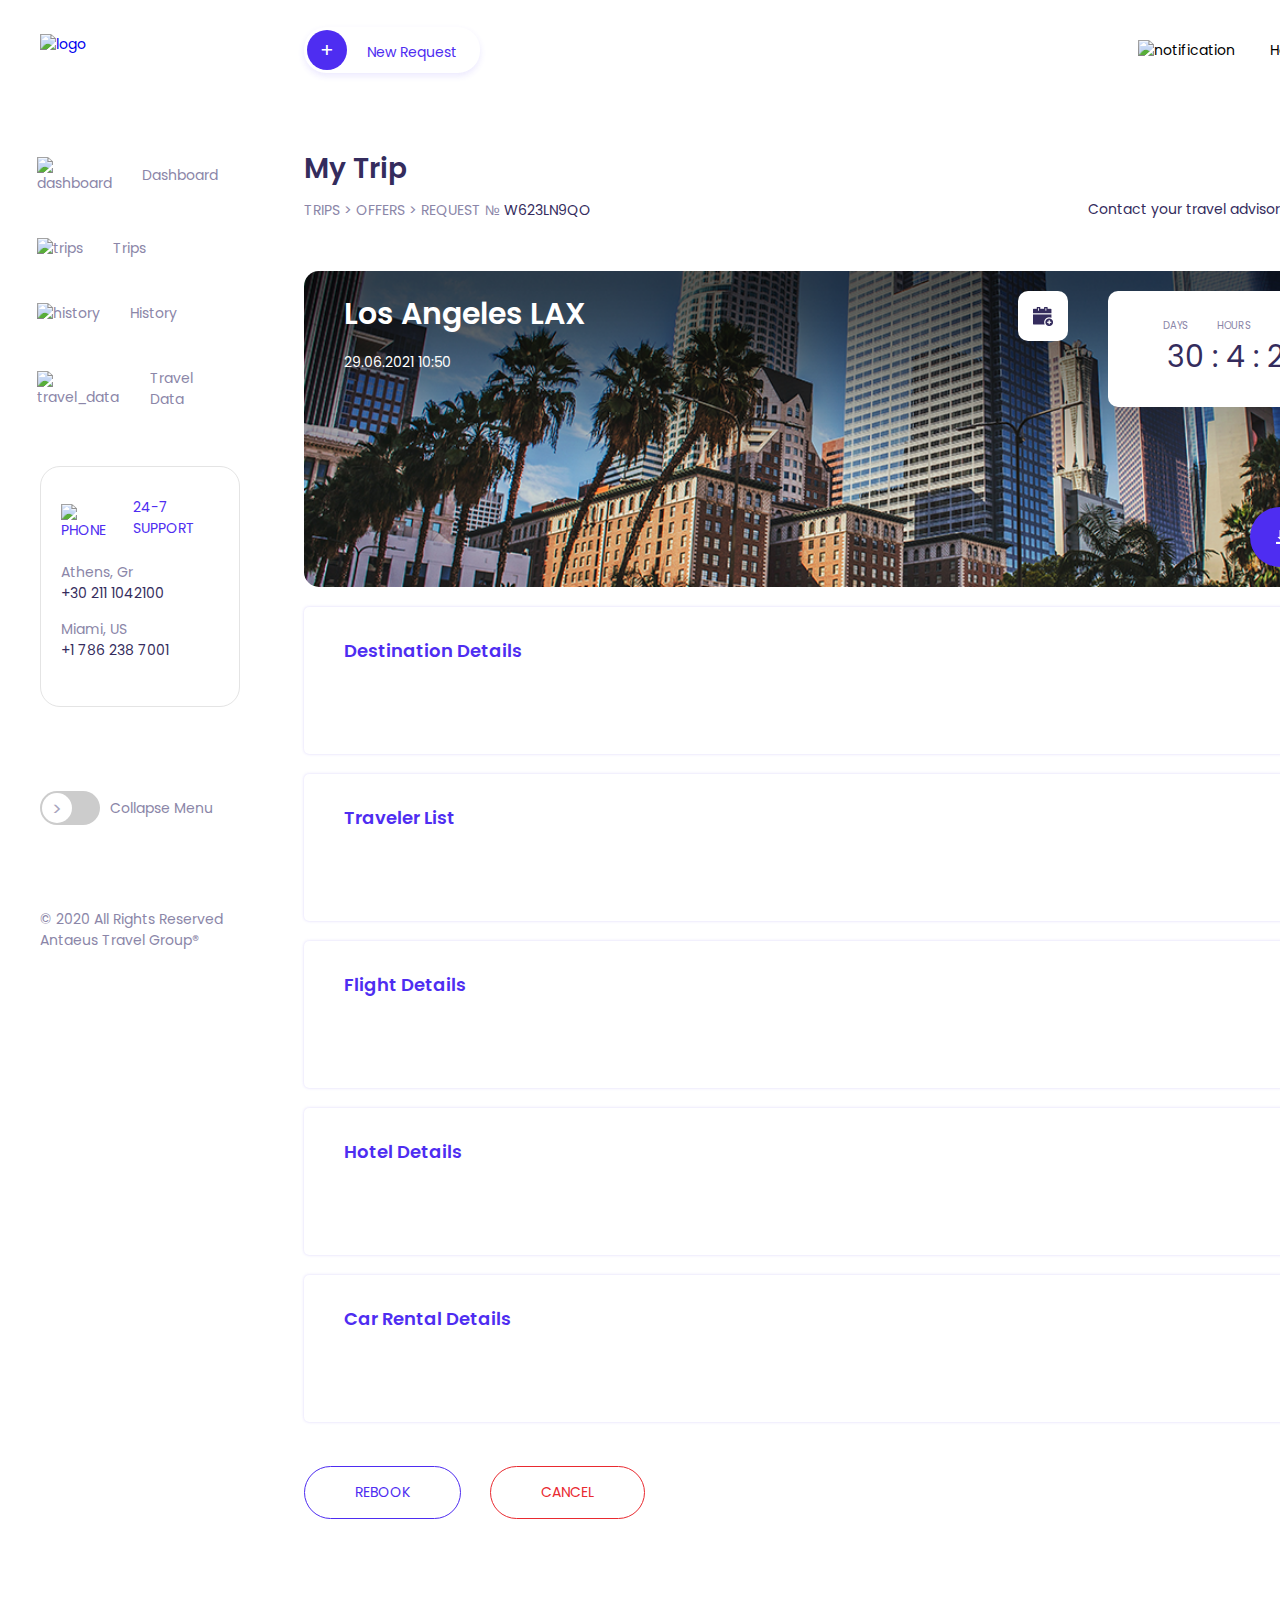
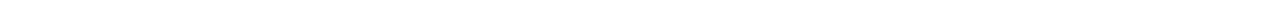
==== final.html @ 6bb41d34 "final commit" ====
<!DOCTYPE html>
<html lang="en">

<head>
    <meta charset="UTF-8">
    <meta http-equiv="X-UA-Compatible" content="IE=edge">
    <meta name="viewport" content="width=device-width, initial-scale=1.0">
    <link rel="stylesheet" href="./styles/reset.css">
    <link rel="stylesheet" href="./styles/style.css">
    <link rel="stylesheet" href="./styles/media.css">
    <title>Synopsis</title>
</head>

<body>

    <div class="scene">
        <div class="scene_menu">
            <div class="scene_logo">
                <a href="#"><img src="./assets/icons/logo.png" alt="logo"></a>
            </div>
            <nav class="scene_nav">
                <ul>
                    <li class="scene_changed">
                        <a href="#">
                            <img src="./assets/icons/dashboard.png" alt="dashboard">
                            Dashboard
                        </a>
                    </li>
                    <li class="scene_changed">
                        <a href="#">
                            <img src="./assets/icons/trips.png" alt="trips">
                            Trips
                        </a>
                    </li>
                    <li class="scene_changed">
                        <a href="#">
                            <img src="./assets/icons/history.png" alt="history">
                            History
                        </a>
                    </li>
                    <li class="scene_changed">
                        <a href="#">
                            <img src="./assets/icons/travel_data.png" alt="travel_data">
                            Travel Data
                        </a>
                    </li>
                </ul>
            </nav>

            <div class="scene_call">
                <div class="scene_contacts">
                    <h3>
                        <img src="./assets/icons/phone.png" alt="phone">
                        <div class="scene_label">
                            <span>24-7</span>
                            <span>support</span>
                        </div>
                    </h3>
                    <div class="scene_number">
                        <p>Athens, Gr</p>
                        <a href="tel:+302111042100">+30 211 1042100</a>
                    </div>
                    <div class="scene_number">
                        <p>Miami, US</p>
                        <a href="tel:+17862387001">+1 786 238 7001</a>
                    </div>
                </div>
            </div>

            <div class="scene_collapse">
                <label class="scene_switch">
                    <input type="checkbox">
                    <span class="scene_slider round"></span>
                </label>
                <p>Collapse Menu</p>
            </div>

            <p class="scene_copyright">
                © 2020 All Rights Reserved Antaeus Travel Group®
            </p>
        </div>

        <div class="scene_item">
            <header class="header">
                <div class="container">
                    <div class="header_block">
                        <button class="header_button">
                            <span>+</span>
                            New Request
                        </button>
                        <div class="header_profile">
                            <button class="header_notification"><img src="./assets/icons/notification.png"
                                    alt="notification"></button>
                            <button class="header_fullname">Hello,<span class="header_name">George</span> <span
                                    class="header_arrow"></span></button>
                            <button class="header_avatar"><img src="./assets/icons/avatar.png" alt="avatar"></button>
                        </div>
                    </div>
                </div>
            </header>

            <div class="trip">
                <div class="container">
                    <div class="trip_topline">
                        <div class="trip_heading">
                            <h2>My Trip</h2>
                            <p>trips > offers > request № <span>w623Ln9QO</span></p>
                        </div>
                        <div class="trip_call">
                            <p>Contact your travel advisor</p>
                            <button><img src="./assets/icons/call.png" alt="call"></button>
                            <button><img src="./assets/icons/video.png" alt="video"></button>
                        </div>
                    </div>
                    <div class="trip_img">
                        <div class="img_top">
                            <div class="img_heading">
                                <h3>Los Angeles LAX</h3>
                                <p>29.06.2021 <span>10:50</span></p>
                            </div>
                            <div class="img_tablo">
                                <button><img src="./assets/icons/calendar2.png" alt="calendar2"></button>
                                <div class="img_time">
                                    <div class="img_head">
                                        <p>Days</p>
                                        <p>Hours</p>
                                        <p>Mins</p>
                                        <p>Secs</p>
                                    </div>
                                    <p>30 : 4 : 20 : 20</p>
                                </div>
                            </div>
                        </div>
                        <div style="text-align: right;">
                            <button class="img_button">
                                <img src="./assets/icons/download.png" alt="download">
                                TRAVEL DOCS
                            </button>
                        </div>
                    </div>

                    <div class="trip_detail">
                        <h2 class="accordion">
                            Destination Details
                            <button><img src="./assets/icons/arrow_blue.png" alt="arrow_blue"></button>
                        </h2>
                        <div class="detail_block" style="display: none;">
                            <div class="detail_item">
                                <p class="detail_title">
                                    <img src="./assets/icons/location.png" alt="location">
                                    Location
                                </p>
                                <h3 class="detail_heading">Los Angeles LAX</h3>
                                <p class="detail_label">Unites States</p>
                            </div>
                            <div class="detail_item">
                                <p class="detail_title">
                                    <img src="./assets/icons/time.png" alt="time">
                                    Time/General
                                </p>
                                <h3 class="detail_heading">
                                    04:50am
                                    <span style="color: #4e2df1;">PDT</span>
                                </h3>
                                <p class="detail_label">Monday 25th August 2020</p>
                            </div>
                            <div class="detail_item">
                                <p class="detail_title">
                                    <img src="./assets/icons/weather.png" alt="weather">
                                    Weather
                                </p>
                                <h3 class="detail_heading">
                                    23 oC / 72 oF
                                    <span style="font-size: 10px; color: #a8a4bd;">Humidity: 84%</span>
                                </h3>
                                <p class="detail_label">Mostly sunny</p>
                            </div>
                            <div class="detail_item">
                                <p class="detail_title">
                                    <img src="./assets/icons/location.png" alt="location">
                                    Health Requirements
                                </p>
                                <h3 class="detail_heading">Travel advisory</h3>
                                <p class="detail_label">Athens ATH</p>
                                <a href="#">View Details</a>
                            </div>
                        </div>
                    </div>

                    <div class="trip_list">
                        <h2 class="accordion">
                            Traveler List
                            <button><img src="./assets/icons/arrow_blue.png" alt="arrow_blue"></button>
                        </h2>

                        <div class="list_grid" style="display: none;">
                                                                         
                            <div class="list_title">
                                <h3>Surname</h3>
                                <h3>First Name</h3>
                                <h3>Middle Name</h3>
                                <h3>Date of Birth</h3>
                                <h3>Passport</h3>
                                <h3>Exp. Date</h3>
                            </div>
                            <div class="list_item">
                                <p>Papadopoulos</p>
                                <p>Ioannis</p>
                                <p>-</p>
                                <p>12.04.1983</p>
                                <p>A12121213</p>
                                <p>04.09.2020</p>
                                <p>
                                    <button>
                                        <img src="./assets/icons/view.png" alt="view">
                                    </button>
                                </p>
                            </div>
                            <div class="list_item">
                                <p>Papadopoulos</p>
                                <p>Ioannis</p>
                                <p>-</p>
                                <p>12.04.1983</p>
                                <p>A12121213</p>
                                <p>04.09.2020</p>
                                <p>
                                    <button>
                                        <img src="./assets/icons/view.png" alt="view">
                                    </button>
                                </p>
                            </div>
                            <div class="list_item">
                                <p>Papadopoulos</p>
                                <p>Ioannis</p>
                                <p>-</p>
                                <p>12.04.1983</p>
                                <p>A12121213</p>
                                <p>04.09.2020</p>
                                <p>
                                    <button>
                                        <img src="./assets/icons/view.png" alt="view">
                                    </button>
                                </p>
                            </div>
                            <div class="list_item">
                                <p>Papadopoulos</p>
                                <p>Ioannis</p>
                                <p>-</p>
                                <p>12.04.1983</p>
                                <p>A12121213</p>
                                <p>04.09.2020</p>
                                <p>
                                    <button>
                                        <img src="./assets/icons/view.png" alt="view">
                                    </button>
                                </p>
                            </div>
                        </div>
                    </div>

                    <div class="trip_flight">
                        <h2 class="accordion">
                            Flight Details
                            <button><img src="./assets/icons/arrow_blue.png" alt="arrow_blue"></button>
                        </h2>

                        <div style="display: none;">
                            <div class="flight_topline">
                                <div class="topline_logo">
                                    <img src="./assets/icons/air1.png" alt="air1">
                                    <p>AF 0295</p>
                                </div>
                                <div class="topline_info">
                                    <div class="topline_item">
                                        <p>28 June</p>
                                        <h3>21:50</h3>
                                        <p>Athens <span>ATH</span></p>
                                    </div>
                                    <div class="topline_item">
                                        <p style="margin-bottom: 10px;">16 hrs, 45mins</p>
                                        <img src="./assets/icons/plane.png" alt="plane">
                                    </div>
                                    <div class="topline_item">
                                        <p>28 June</p>
                                        <h3>21:50</h3>
                                        <p>Athens <span>ATH</span></p>
                                    </div>
                                </div>
                                <div class="topline_crit">
                                    <div class="crit_weight">
                                        <img src="./assets/icons/luggage.png" alt="luggage">
                                        <p>
                                            <span>AF 3 PC - 23KG</span>
                                            <span>AC 1 PC - 40KG</span>
                                        </p>
                                    </div>
                                    <div class="crit_ticket">
                                        <img src="./assets/icons/ticket.png" alt="ticket">
                                        <a href="#">View Fare Rules</a>
                                    </div>
                                </div>
                                <div class="topline_price">
                                    <h3>€250.80</h3>
                                    <p>Marine economy</p>
                                </div>
                            </div>
    
                            <div class="flight_main">
                                <h3>
                                    <img src="./assets/icons/plane2.png" alt="plane2">
                                    <span>Outbund Flight  on  Wed, 28 June</span>
                                </h3>
                                <div class="flight_item" style="margin-bottom: 90px;">
                                    <div class="flight_title">
                                        <img src="./assets/icons/air1.png" alt="air1">
                                        <p>AF 0295</p>
                                        <p>Air France</p>
                                    </div>
                                    <div class="flight_info">
                                        <div class="flight_time">
                                            <div class="flight_dots">
                                                <span class="dots_start"></span>
                                                <span class="dots_center"></span>
                                                <span class="dots_center"></span>
                                                <span class="dots_center"></span>
                                                <span class="dots_center"></span>
                                                <span class="dots_start"></span>
                                            </div>
                                            <div class="time_info">
                                                <h3>21:50  •  EL Venizelos Airport, Athens (ATH)</h3>
                                                <p>Travel Time:  3hours, 15mins</p>
                                                <h3>00:40  •  Paris Charles de Gaulle International Airport CDG <span>+1</span></h3>
                                            </div>
                                        </div>
                                    </div>
                                </div>
                                <div class="flight_stop">
                                    <h3><span></span> 1 STOP <p>5 hour 35 minute   Stay   •   Paris (CDG )</p></h3>
                                    <p class="flight_warning">Overnight Connection <br> Long Connection</p>
                                </div>
                                <div class="flight_item bb">
                                    <div class="flight_title">
                                        <img src="./assets/icons/air1.png" alt="air1">
                                        <p>AF 0295</p>
                                        <p>Air France</p>
                                    </div>
                                    <div class="flight_info">
                                        <div class="flight_time">
                                            <div class="flight_dots">
                                                <span class="dots_start"></span>
                                                <span class="dots_center"></span>
                                                <span class="dots_center"></span>
                                                <span class="dots_center"></span>
                                                <span class="dots_center"></span>
                                                <span class="dots_start"></span>
                                            </div>
                                            <div class="time_info">
                                                <h3>21:50  •  EL Venizelos Airport, Athens (ATH)</h3>
                                                <p>Travel Time:  3hours, 15mins</p>
                                                <h3>00:40  •  Paris Charles de Gaulle International Airport CDG <span>+1</span></h3>
                                            </div>
                                        </div>
                                    </div>
                                </div>
                                <div class="flight_check">
                                    <p>Check In opens in</p>
                                    <h3>2<span>d</span> 28<span>h</span> 15<span>m</span></h3>
                                    <button disabled>Check In Now</button>
                                </div>
                            </div>
                        </div>
                    </div>

                    <div class="trip_flight" style="margin-bottom: 20px;">
                        <h2 class="accordion">
                            Hotel Details
                            <button><img src="./assets/icons/arrow_blue.png" alt="arrow_blue"></button>
                        </h2>
                        
                        <div style="display: none;">
                            <div class="hotel_block">
                                <div class="hotel_item">
                                    <h3 class="hotel_heading">Samoah Luxury Hotel</h3>
                                    <p class="hotel_stars">4 stars hotel</p>
                                    <p class="hotel_location">
                                        <img src="./assets/icons/location2.png" alt="location2">
                                        Los Angeles, California
                                    </p>
                                    <div class="hotel_buttons">
                                        <p style="margin-right: 30px;">
                                            <button style="background: transparent;"><img src="./assets/icons/gallery.png" alt="gallery"></button>
                                            Gallery
                                        </p>
                                        <p>
                                            <button><img src="./assets/icons/directions.png" alt="directions"></button>
                                            Directions
                                        </p>
                                    </div>
                                </div>
                                <div class="hotel_item">
                                    <div class="hotel_check" style="margin-bottom: 23px;">
                                        <p>check in</p>
                                        <p class="hotel_date">Thu, 29 June</p>
                                    </div>
                                    <div class="hotel_check">
                                        <p>check out</p>
                                        <p class="hotel_date">Thu, 29 June</p>
                                    </div>
                                </div>
                                <div class="hotel_info">
                                    <p>Room Type<span>Multiple</span></p>
                                    <p>Board Type<span>Bed & Breakfast</span></p>
                                    <p>Canc. Policy<a href="#">View</a></p>
                                </div>
                                <div class="hotel_price">
                                    <p>€2400.00 <span>total</span></p>
                                </div>
                            </div>
                            <div class="hotel_pros">
                                <p>
                                    <img src="./assets/icons/restaurant.png" alt="restaurant">
                                    Restaurant
                                </p>
                                <p>
                                    <img src="./assets/icons/restaurant.png" alt="restaurant">
                                    Restaurant
                                </p>
                                <p>
                                    <img src="./assets/icons/restaurant.png" alt="restaurant">
                                    Restaurant
                                </p>
                                <p>
                                    <img src="./assets/icons/restaurant.png" alt="restaurant">
                                    Restaurant
                                </p>
                                <p>
                                    <img src="./assets/icons/restaurant.png" alt="restaurant">
                                    Restaurant
                                </p>
                                <p>
                                    <img src="./assets/icons/restaurant.png" alt="restaurant">
                                    Restaurant
                                </p>
                                <p>
                                    <img src="./assets/icons/restaurant.png" alt="restaurant">
                                    Restaurant
                                </p>
                            </div>
                        </div>
                    </div>

                    <div class="trip_flight" style="margin-bottom: 20px;">
                        <h2 class="accordion">
                            Car Rental Details
                            <button><img src="./assets/icons/arrow_blue.png" alt="arrow_blue"></button>
                        </h2>

                        <div style="display: none;">
                            <div class="car_title">
                                <div>
                                    <h3 class="title_heading">Hertz</h3>
                                    <div class="title_text">
                                        <p>Toyota Aygo <span>or similar</span></p>
                                        <p>Group A - MDMR</p>
                                    </div>
                                </div>
                                <p class="title_price">
                                    €560.00 <span>5 day rental</span>
                                </p>
                            </div>
                            <div class="car_main">
                                <div class="car_image">
                                    <img src="./assets/icons/car2.png" alt="car2">
                                </div>
                                <div class="car_info">
                                    <div class="car_item" style="margin-bottom: 25px;">
                                        <h3>Pick up</h3>
                                        <div class="car_date">
                                            <div class="date_item">
                                                <p>LOCATION</p>
                                                <span>HERZ AIRPORT SLM</span>
                                            </div>
                                            <div class="date_item">
                                                <p>Date</p>
                                                <span>29.07.2021</span>
                                            </div>
                                            <div class="date_item">
                                                <p>TIME</p>
                                                <span>10:45am</span>
                                            </div>
                                        </div>
                                    </div>
                                    <div class="car_item">
                                        <h3>Pick up</h3>
                                        <div class="car_date">
                                            <div class="date_item">
                                                <p>LOCATION</p>
                                                <span>HERZ AIRPORT SLM</span>
                                            </div>
                                            <div class="date_item">
                                                <p>Date</p>
                                                <span>29.07.2021</span>
                                            </div>
                                            <div class="date_item">
                                                <p>TIME</p>
                                                <span>10:45am</span>
                                            </div>
                                        </div>
                                    </div>
                                </div>
                            </div>
    
                            <div class="car_extra">
                                <div class="extra_item">
                                    <p style="margin-right: 80px;">
                                        <img src="./assets/icons/petrol.png" alt="petrol">
                                        petrol
                                    </p>
                                    <p>
                                        <img src="./assets/icons/manual.png" alt="manual">
                                        manual
                                    </p>
                                </div>
                                <p>
                                    <span style="margin-bottom: 15px;">
                                        Canc. Policy
                                        <a href="#">View</a>
                                    </span>
                                    <span>* For detailed information please check your travel docs</span>
                                </p>
                            </div>
                        </div>
                    </div>

                    <div class="trip_buttons">
                        <div class="buttons_item">
                            <button class="buttons_rebook">REBOOK</button>
                            <button class="buttons_cancel">CANCEL</button>
                        </div>
                        <button class="img_button">
                            <img src="./assets/icons/download.png" alt="download">
                            TRAVEL DOCS
                        </button>
                    </div>
                </div>
            </div>
        </div>
    </div>
    </div>

    <script src="./script.js"></script>
</body>

</html>
---- styles/style.css ----
.header {
    padding: 27px 64px 75px 64px;
}

.header_block {
    display: flex;
    justify-content: space-between;
    align-items: center;
}

.header_button {
    border-radius: 22px;
    box-shadow: 0px 3px 5.94px 0.06px rgba(84, 52, 245, 0.11);
    padding: 3px 23px 3px 3px;
    color: #4e2df1;
}

.header_button > span {
    display: inline-grid;
    place-items: center;
    margin-right: 16px;
    color: #fff;
    width: 40px;
    height: 40px;
    background: #4e2df1;
    border-radius: 50%;
    font-size: 20px;
}

.header_name {
    margin-left: 4px;
    color: #342c5d;
    font-size: 14px;
    font-weight: 500;
}

.header_profile {
    display: flex;
    align-items: center;
}

.header_notification {
    margin-right: 35px;
}

.header_fullname {
    display: flex;
    align-items: center;
    margin-right: 13px;
}

.header_arrow {
    margin-left: 13px;
    width: 0;
    height: 0;
    border-style: solid;
    border-width: 4px 3.5px 0 3.5px;
    border-color: #ada9c3 transparent transparent transparent;
}

.header_avatar {
    position: relative;
}

.header_avatar::after {
    content: '';
    display: inline-block;
    width: 8px;
    height: 8px;
    background: #2ae69e;
    position: absolute;
    bottom: 4px;
    right: 0;
    border-radius: 50%;
    border: 1px solid #fff;
}

.main {
    padding: 0px 64px 100px 64px;
}

.main_heading {
    color: #342c5d;
    font-size: 28px;
    margin-bottom: 10px;
}

.main_text {
    color: #8b86a8;
    margin-bottom: 50px;
}

.main_block {
    padding: 63px 41px;
    border-radius: 10px;
    background-color: rgb(255, 255, 255);
    box-shadow: 0px 0px 5px 0px rgba(172, 158, 245, 0.23);
    margin-bottom: 20px;
}

.main_topline {
    display: flex;
    align-items: center;
    justify-content: space-between;
    margin-bottom: 40px;
}

.main_topline > div {
    display: flex;
    align-items: center;
}

.main_count {
    margin-right: 75px;
}

.main_count > span {
    margin-left: 7px;
    color: #4e2df1;
}

.main_filter {
    display: flex;
    align-items: center;
}

.main_filter > input {
    margin-right: 10px;
}

.main_filter > p {
    color: #8b86a8;
}

.main_button {
    margin-right: 36px;
    padding: 18px 25px;
    border-radius: 30px;
    color: #fff;
    background: #4e2df1;
}

.main_search > input {
    padding: 16px 25px;
    border-radius: 10px;
    text-transform: uppercase;
    border: 1px solid #e4e4e4;
}

.main_title {
    display: grid;
    grid-template-columns: repeat(3, 1fr) 1.5fr 4fr;
    column-gap: 70px;
    margin-bottom: 20px;
}

.main_title > h3 {
    color: #8b86a8;
}

.main_title > h3 > span {
    margin-left: 10px;
}

.main_title > h3 > span > img {
    transform: rotate(-90deg);
}

.main_item {
    display: grid;
    grid-template-columns: repeat(3, 1fr) 1.5fr 4fr;
    align-items: center;
    column-gap: 70px;
    margin-bottom: 20px;
}

.main_item:last-child {
    margin-bottom: 0;
}

.main_amount {
    display: flex;
}

.main_budget {
    display: flex;
    position: relative;
}

.main_budget > select {
    border: none;
    border-right: 1px solid #e4e4e4;
    margin-right: 5px;
    padding-right: 5px;
    position: absolute;
    top: 50%;
    left: 10px;
    transform: translateY(-50%);
}

.main_budget > input {
    width: 100%;
    display: inline-block;
    padding: 10px;
    padding-left: 50px;
    border-radius: 10px;
    border: 1px solid #e4e4e4;
}

.main_budget > input:focus {
    border: 1px solid #4e2df1;
}

.main_amount > p {
    display: flex;
    flex-direction: column;
    margin-right: 70px;
}

.main_amount > p > span {
    font-size: 12px;
    color: #8b86a8;
}

.main_amount > button {
    display: flex;
    align-items: center;
    color: #4e2df1;
}

.main_amount > button > span {
    display: inline-grid;
    place-items: center;
    border-radius: 50%;
    width: 20px;
    height: 20px;
    background: #4e2df1;
    color: #fff;
    margin-right: 5px;
}

/* .main_amount > button:last-child {
    padding: 10px 20px;
    border-radius: 20px;
    border: 1px solid #e4e4e4;
    margin-left: 15px;
} */

.main_amount > a {
    padding: 10px 20px;
    border-radius: 20px;
    border: 1px solid #e4e4e4;
    margin-left: 15px;
}

.main_pagination {
    display: flex;
    align-items: center;
    justify-content: space-between;
}

.main_view {
    color: #8b86a8;
}

.main_view > select {
    box-shadow: 0px 0px 3px 0px rgba(172, 158, 245, 0.43);
    margin: 0 10px;
    border: none;
    padding: 8px 5px 8px 8px;
    border-radius: 5px;
}

.main_pages > button {
    padding: 10px 15px;
    border-radius: 5px;
    box-shadow: 0px 0px 3px 0px rgba(172, 158, 245, 0.43);
}

.main_next > img {
    transform: rotate(180deg);
}

.scene {
    display: flex;
}

.scene_logo {
    padding: 34px 40px 80px 40px;
}

.scene_list > a {
    display: inline-flex;
    align-items: center;
    width: 100%;
    padding: 15px 0;
    padding-left: 40px;
}

.scene_list > a:hover {
    color: #4e2df1;
    border-left: 3px solid #4e2df1;
}

.scene_list > a > img {
    margin-right: 30px;
}

.scene_changed {
    padding-left: 15px;
}

.scene_changed > a {
    border-radius: 20px;
    display: inline-flex;
    align-items: center;
    width: 100%;
    padding: 22px;
    color: #8b86a8;
}

.scene_changed > a:hover {
    background: #4e2df1;
    color: #fff;
}

.scene_changed > a > img {
    margin-right: 30px;
}

.scene_call {
    padding: 34px 0px 50px 40px;
}

.scene_contacts {
    padding: 30px 20px;
    border-radius: 20px;
    border: 1px solid #e4e4e4;
}

.scene_contacts > h3 {
    display: flex;
    align-items: flex-start;
    color: #4e2df1;
    font-size: 16px;
    text-transform: uppercase;
    margin-bottom: 23px;
}

.scene_contacts > h3 > img {
    margin-right: 20px;
    transform: translateY(7px);
}

.scene_number {
    margin-bottom: 15px;
}

.scene_number > p {
    color: #8b86a8;
}

.scene_number > a {
    color: #342c5d;
}

.scene_switch {
    margin-right: 10px;
    position: relative;
    display: inline-block;
    width: 60px;
    height: 34px;
}

.scene_switch input {
    opacity: 0;
    width: 0;
    height: 0;
}

.scene_slider {
    position: absolute;
    cursor: pointer;
    top: 0;
    left: 0;
    right: 0;
    bottom: 0;
    background-color: #ccc;
    -webkit-transition: 0.4s;
    transition: 0.4s;
}

.scene_slider:before {
    position: absolute;
    content: '>';
    display: grid;
    place-items: center;
    color: #a8a4bd;
    font-size: 18px;
    height: 30px;
    width: 30px;
    left: 2px;
    bottom: 2px;
    background-color: white;
    -webkit-transition: 0.4s;
    transition: 0.4s;
}

input:checked + .scene_slider {
    background-color: #2ae69e;
}

input:focus + .scene_slider {
    box-shadow: 0 0 1px #2ae69e;
}

input:checked + .scene_slider:before {
    -webkit-transform: translateX(26px);
    -ms-transform: translateX(26px);
    transform: translateX(26px) rotate(180deg);
}

.scene_slider.round {
    border-radius: 34px;
}

.scene_slider.round:before {
    border-radius: 50%;
}

.scene_collapse {
    padding: 34px 0px 50px 40px;
    display: flex;
    align-items: center;
}

.scene_collapse > p {
    color: #8b86a8;
}

.scene_copyright {
    padding: 34px 0px 50px 40px;
    color: #8b86a8;
}

.inner_heading {
    color: #342c5d;
    font-size: 28px;
    margin-bottom: 10px;
}

.inner_text {
    color: #8b86a8;
    margin-bottom: 50px;
    text-transform: uppercase;
}

.inner_text > span {
    color: #342c5d;
}

.inner_info {
    padding: 30px 40px;
    border-radius: 5px;
    box-shadow: 0px 0px 3px 0px rgba(172, 158, 245, 0.43);
    margin-bottom: 50px;
}

.inner_info > h3 {
    display: flex;
    justify-content: space-between;
    align-items: center;
    font-size: 18px;
    color: #4e2df1;
    margin-bottom: 30px;
}

.inner_grid {
    display: grid;
    grid-template-columns: repeat(5, 1fr);
}

.inner_item > h4 {
    color: #8b86a8;
    margin-bottom: 10px;
}

.inner_item > p {
    text-transform: uppercase;
}

.inner_item > p > img {
    margin-left: 20px;
}

.inner_export {
    padding: 0 40px;
    display: flex;
    justify-content: space-between;
    align-items: center;
}

.inner_export {
    margin-bottom: 30px;
}

.export_heading {
    font-size: 16px;
    font-weight: bold;
}

.export_heading > span {
    font-size: 20px;
    color: #4e2df1;
    font-weight: bold;
}

.export_text {
    color: #8b86a8;
    margin-bottom: 10px;
}

.export_entries {
    font-weight: bold;
}

.export_buttons > button {
    display: inline-flex;
    align-items: center;
    padding: 20px 30px;
    border: 1px solid #4e2df1; 
    border-radius: 50px;
    color: #4e2df1;   
}

.export_buttons > button:first-child {
    margin-right: 20px;
}

.export_buttons > button > img {
    margin-left: 20px;
}

.inner_expense1 {
    padding: 30px 40px;
    border-radius: 5px;
    box-shadow: 0px 0px 3px 0px rgba(172, 158, 245, 0.43);
}

.expense_heading {
    display: flex;
    align-items: center;
    justify-content: space-between;
    margin-bottom: 40px;
}

.expense_heading > span {
    display: flex;
    align-items: center;
    color: #4e2df1;
    font-weight: bold;
}

.expense_heading > span > button {
    margin-left: 60px;
}

.expense_form {
    display: grid;
    grid-template-columns: repeat(3, 1fr);
    column-gap: 20px;
    margin-bottom: 40px;
}

.expense_input {
    position: relative;
}

.expense_input > input {
    padding: 15px 20px;
    border: 1px solid #e5e5e5;
    border-radius: 10px;
    width: 100%;
}

.expense_input > input:focus {
    border: 1px solid #998ee1;
}

.expense_input > label {
    text-transform: uppercase;
    background: #fff;
    padding: 5px 8px;
    color: #ada9c3;
    font-size: 12px;
    position: absolute;
    top: -14px;
    left: 10px;
}

.expense_input > img {
    position: absolute;
    top: 50%;
    right: 20px;
    transform: translateY(-50%);
}

.expense_input > select {
    padding: 15px 20px;
    border: 1px solid #e5e5e5;
    border-radius: 10px;
    width: 100%;
}

.expense_input > select:focus {
    border: 1px solid #998ee1;
}

.expense_fuel {
    display: grid;
    grid-template-columns: 30% 70%;
    column-gap: 20px;
    padding-bottom: 40px;
    border-bottom: 1px solid #e5e5e5;
    margin-bottom: 50px;
}

.expense_form.column {
    grid-template-columns: 1fr;
    row-gap: 20px;
}

.fuel_map {
    width: 100%;
    height: 100%;
}

.fuel_heading {
    margin-bottom: 30px;
    font-weight: bold;
    display: flex;
    align-items: center;
    justify-content: space-between;
    padding-left: 20px;
}

.expense_form.template {
    grid-template-columns: 0.6fr 0.3fr 1fr 1fr;
}

.expense_form.template > button {
    display: inline-flex;
    align-items: center;
    justify-content: center;
    border: 1px solid #4e2df1; 
    border-radius: 50px;
    color: #4e2df1; 
}

.expense_form.template > button > img {
    margin-left: 25px;
}

.inner_add {
    display: flex;
    align-items: center;
    justify-content: center;
    padding: 30px 40px;
    border-radius: 5px;
    box-shadow: 0px 0px 3px 0px rgba(172, 158, 245, 0.43);
    margin: 20px 0;
}

.inner_add > span {
    display: inline-block;
    width: 50%;
    height: 1px;
    background: #e5e5e5;
}

.inner_add > button {
    display: inline-block;
    width: 27px;
    height: 27px;
    background: #4e2df1;
    border-radius: 50%;
    color: #fff;
    font-size: 18px;
}

.inner_buttons {
    display: flex;
    align-items: center;
    justify-content: space-between;
    padding-bottom: 40px;
}

.buttons_closed {
    display: inline-flex;
    align-items: center;
    padding: 20px 30px;
    border: 1px solid #e92a30; 
    border-radius: 50px;
    color: #e92a30;
}

.buttons_submit {
    display: inline-flex;
    align-items: center;
    padding: 20px 30px;
    background: #4e2df1;
    border-radius: 50px;
    color: #fff;
}

.trip_heading > h2 {
    color: #342c5d;
    font-size: 28px;
    margin-bottom: 10px;
}

.trip_heading > p {
    color: #8b86a8;
    margin-bottom: 50px;
    text-transform: uppercase;
}

.trip_heading > p > span {
    color: #342c5d;
}

.trip_topline {
    display: flex;
    align-items: center;
    justify-content: space-between;
}

.trip_call {
    display: flex;
    align-items: center;
}

.trip_call > p {
    font-size: 14px;
    margin-right: 50px;
}

.trip_call > button {
    width: 60px;
    height: 60px;
    display: grid;
    place-items: center;
    background: #342c5d;
    border-radius: 50%;
}

.trip_call > button:last-child {
    background: #2ae69e;
    margin-left: 10px;
}

.trip_img {
    background: url(./../assets/images/trip.png) 0 0 no-repeat;
    background-size: cover;
    padding: 20px 40px;
    border-radius: 15px;
    margin-bottom: 20px;
}

.img_heading {
    color: #fff;
}

.img_heading > h3 {
    font-size: 30px;
    margin-bottom: 15px;
}

.img_top {
    display: flex;
    justify-content: space-between;
    margin-bottom: 100px;
}

.img_tablo {
    display: flex;
}

.img_tablo > button {
    height: 50px;
    width: 50px;
    background: #fff;
    display: grid;
    place-items: center;
    border-radius: 10px;
    margin-right: 40px;
}

.img_time {
    background: #fff;
    padding: 27px 50px;
    border-radius: 10px;
} 

.img_time > p {
    font-size: 30px;
    text-align: center;
}

.img_head {
    display: grid;
    grid-template-columns: repeat(4, 1fr);
    column-gap: 24px;
}

.img_head > p {
    font-size: 10px;
    text-transform: uppercase;
    color: #8b86a8;
    text-align: center;
}

.img_button {
    width: 170px;
    height: 60px;
    border-radius: 50px;
    background: #4e2df1;
    color: #fff;
    display: inline-flex;
    justify-content: center;
    align-items: center;
}

.img_button > img {
    margin-right: 16px;
}

.trip_detail {
    padding: 30px 40px;
    border-radius: 5px;
    box-shadow: 0px 0px 3px 0px rgba(172, 158, 245, 0.43);
    margin-bottom: 20px;
}

.trip_detail > h2 {
    font-size: 18px;
    color: #4e2df1;
    display: flex;
    justify-content: space-between;
    align-items: center;
    margin-bottom: 60px;
}

.detail_block {
    display: grid;
    grid-template-columns: repeat(4, 25%);
    column-gap: 20px;
    row-gap: 20px;
}

.detail_title {
    font-size: 10px;
    color: #a8a4bd;
    display: flex;
    align-items: center;
    margin-bottom: 15px;
}

.detail_title > img {
    margin-right: 10px;
}

.detail_heading {
    font-size: 20px;
    margin-bottom: 10px;
}

.detail_heading > span {
    margin-left: 30px;
}

.detail_item > a {
    display: inline-block;
    margin-top: 20px;
    font-size: 12px;
    color: #4e2df1;
    text-decoration: underline;
}

.trip_list {
    padding: 30px 40px;
    border-radius: 5px;
    box-shadow: 0px 0px 3px 0px rgba(172, 158, 245, 0.43);
    margin-bottom: 20px;
}

.trip_list > h2 {
    font-size: 18px;
    color: #4e2df1;
    display: flex;
    justify-content: space-between;
    align-items: center;
    margin-bottom: 60px;
}

.list_title {
    display: grid;
    grid-template-columns: repeat(7, 1fr);
    column-gap: 70px;
    margin-bottom: 40px;
}

.list_title > h3 {
    font-weight: normal;
    color: #8b86a8;
}

.list_item {
    display: grid;
    grid-template-columns: repeat(7, 1fr);
    column-gap: 70px;
    margin-bottom: 20px;
}

.list_item > p:last-child {
    text-align: right;
}

.trip_flight {
    padding: 30px 40px;
    border-radius: 5px;
    box-shadow: 0px 0px 3px 0px rgba(172, 158, 245, 0.43);
    margin-bottom: 20px;
}

.trip_flight > h2 {
    font-size: 18px;
    color: #4e2df1;
    display: flex;
    justify-content: space-between;
    align-items: center;
    margin-bottom: 60px;
}

.flight_topline {
    display: flex;
    justify-content: space-between;
    padding-bottom: 20px;
    border-bottom: 1px solid #e6e5ed;
    margin-bottom: 60px;
}

.topline_info {
    display: flex;
    margin-right: 35px;
}

.topline_item {
    margin-right: 35px;
    text-align: center;
}

.topline_item:first-child {
    text-align: right;
}

.topline_item:last-child {
    text-align: left;
    margin-right: 0;
}

.topline_item > h3 {
    font-size: 24px;
}

.topline_item > p {
    font-size: 12px;
    color: #8b86a8;
}

.topline_item > p > span {
    font-size: 12px;
    color: #342c5d;
    font-weight: bold;
}

.crit_weight {
    display: flex;
    align-items: center;
}

.crit_weight > p {
    display: flex;
    flex-direction: column;
    margin-left: 15px;
    margin-bottom: 15px;
}

.crit_weight > p > span {
    font-size: 12px;
}

.crit_ticket > a {
    font-size: 12px;
    color: #4e2df1;
    margin-left: 10px;
    text-decoration: underline;
}

.topline_price {
    text-align: center;
}

.topline_price > h3 {
    font-size: 25px;
    color: #4e2df1;
}

.topline_price > p {
    text-transform: uppercase;
    font-size: 10px;
    color: #8b86a8;
}

.flight_item {
    display: flex;
    align-items: center;
}

.flight_title {
    margin-right: 27px;
}

.flight_main > h3 {
    padding-left: 90px;
    margin-bottom: 35px;
}

.flight_main > h3 > img {
    margin-right: 10px;
}

.flight_main > h3 > span {
    display: inline-block;
    padding-bottom: 3px;
    color: #8b86a8;
    border-bottom: 1px solid #8b86a8;
}

.dots_start {
    display: inline-block;
    height: 13px;
    width: 13px;
    border: 1px solid #8b86a8;
    border-radius: 50%;
}

.dots_start:first-child {
    margin-bottom: 11px;
}

.dots_center {
    display: inline-block;
    width: 5px;
    height: 5px;
    background: #8b86a8;
    border-radius: 50%;
    margin-bottom: 11px;
}

.flight_time {
    display: flex;
    align-items: stretch;
}

.flight_dots {
    display: flex;
    flex-direction: column;
    align-items: center;
}

.time_info {
    display: flex;
    flex-direction: column;
    justify-content: space-between;
    margin-left: 13px;
}

.time_info > p {
    color: #a8a4bd;
}

.time_info > h3 > span {
    color: #e92a30;
}

.flight_stop {
    display: flex;
    justify-content: space-between;
    align-items: center;
    margin-bottom: 60px;
    padding-left: 125px;
}

.flight_stop > h3 {
    display: flex;
    border-bottom: 1px solid #e6e5ed;
    border-top: 1px solid #e6e5ed;
    padding: 25px 0;
    position: relative;
    color: #4e2df1;
}

.flight_stop > h3 > span {
    display: inline-block;
    width: 20px;
    height: 20px;
    background: #4e2df1;
    border: 6px solid #e6e1fe;
    border-radius: 50%;
    position: absolute;
    top: 50%;
    left: -30px;
    transform: translateY(-50%);
    font-size: 12px;
}

.flight_stop > h3 > p {
    margin-left: 20px;
    color: #342c5d;
}

.flight_warning {
    color: #e92a30;
    font-size: 10px;
}

.flight_item.bb {
    padding-bottom: 70px;
    border-bottom: 1px solid #e6e5ed;
    margin-bottom: 35px;
}

.flight_check {
    display: flex;
    align-items: center;
}

.flight_check > p {
    margin-right: 40px;
    color: #8b86a8;
}

.flight_check > h3 > span {
    color: #8b86a8;
    margin-right: 40px;
}

.flight_check > button {
    width: 140px;
    height: 45px;
    background: #c2bfce;
    border-radius: 15px;
    display: grid;
    place-items: center;
    color: #fff;
    font-size: 12px;
}

.hotel_block {
    display: flex;
    align-items: center;
    justify-content: space-between;
    padding-bottom: 25px;
    border-bottom: 1px solid #e6e5ed;
}

.hotel_heading {
    font-size: 20px;
    margin-bottom: 5px;
}

.hotel_stars {
    color: #a8a4bd;
    font-size: 12px;
    margin-bottom: 5px;
}

.hotel_location {
    display: flex;
    align-items: center;
    margin-bottom: 30px;
}

.hotel_location > img {
    margin-right: 5px;
}

.hotel_buttons {
    display: flex;
}

.hotel_buttons > p {
    display: flex;
    flex-direction: column;
    align-items: center;
    text-align: center;
    color: #4e2df1;
}

.hotel_buttons button {
    display: grid;
    place-items: center;
    width: 42px;
    height: 42px;
    background: #4e2df1;
    border-radius: 50%;
    margin-bottom: 7px;
}

.hotel_check > p:first-child {
    color: #ada9c3;
    margin-bottom: 5px;
    text-transform: uppercase;
    padding-left: 20px;
    font-size: 10px;
}

.hotel_check > p:last-child {
    padding: 17px 33px 17px 20px;
    border: 1px solid #e4e4e4;
    border-radius: 30px;
    font-size: 12px;
}

.hotel_info > p {
    font-size: 10px;
    color: #a8a4bd;
}

.hotel_info > p > span {
    margin-left: 30px;
    color: #342c5d;
    font-size: 12px;
}

.hotel_info > p > a {
    margin-left: 26px;
    font-size: 12px;
    border-bottom: 1px solid #dfd8ff;
}

.hotel_price > p {
    display: flex;
    flex-direction: column;
    align-items: center;
    font-size: 25px;
    color: #4e2df1;
}

.hotel_price > p > span {
    display: inline-block;
    margin-top: 5px;
    color: #a8a4bd;
    text-transform: uppercase;
}

.hotel_pros {
    padding-top: 25px;
    display: flex;
    justify-content: space-between;
    flex-wrap: wrap;
}

.hotel_pros > p {
    display: flex;
    align-items: center;
    font-size: 12px;
    color: #a8a4bd;
}

.hotel_pros > p > img {
    margin-right: 25px;
}

.car_title {
    display: flex;
    justify-content: space-between;
    margin-bottom: 25px;
}

.car_title > div {
    display: flex;
}

.title_heading {
    font-size: 20px;
    margin-right: 90px;
}

.title_text > p:first-child {
    font-weight: bold;
    font-size: 16px;
}

.title_text > p:first-child > span {
    font-weight: bold;
    font-size: 12px;
}

.title_text > p:last-child {
    color: #a8a4bd;
    font-size: 12px;
}

.title_price {
    display: flex;
    flex-direction: column;
    align-items: center;
    font-size: 25px;
    color: #4e2df1;
}

.title_price > span {
    display: inline-block;
    margin-top: 5px;
    color: #a8a4bd;
    text-transform: uppercase;
}

.car_main {
    display: flex;
    padding-bottom: 50px;
    border-bottom: 1px solid #e6e5ed;
}

.car_image {
    margin-right: 75px;
}

.car_date {
    display: flex;
}

.car_item > h3 {
    color: #4e2df1;
    margin-bottom: 25px;
    padding-left: 20px;
}

.date_item {
    margin-right: 10px;
}

.date_item:last-child {
    margin-right: 0;
}

.date_item > p {
    color: #ada9c3;
    margin-bottom: 5px;
    text-transform: uppercase;
    padding-left: 20px;
    font-size: 10px;
}

.date_item > span {
    display: inline-block;
    padding: 17px 33px 17px 20px;
    border: 1px solid #e4e4e4;
    border-radius: 30px;
    font-size: 12px;
    color: #342c5d;
}

.car_extra {
    display: flex;
    justify-content: space-between;
    margin-top: 25px;
}

.extra_item {
    display: flex;
}

.extra_item > p {
    display: flex;
    align-items: center;
    font-size: 12px;
    color: #a8a4bd;
}

.extra_item > p > img {
    margin-right: 15px;
}

.car_extra > p {
    display: flex;
    flex-direction: column;
    align-items: flex-end;
    color: #a8a4bd;
}

.car_extra > p > span {
    font-size: 12px;
}

.car_extra > p > span > a {
    margin-left: 10px;
    font-size: 12px;
    border-bottom: 1px solid #dfd8ff;
}

.trip_buttons {
    display: flex;
    justify-content: space-between;
    align-items: center;
    margin-top: 40px;
    padding-bottom: 90px;
}

.buttons_rebook {
    display: inline-flex;
    align-items: center;
    padding: 15px 50px;
    border: 1px solid #4e2df1;
    border-radius: 40px;
    color: #4e2df1;
    margin-right: 25px;
}

.buttons_cancel {
    display: inline-flex;
    align-items: center;
    padding: 15px 50px;
    border: 1px solid #e92a30; 
    border-radius: 50px;
    color: #e92a30;
}
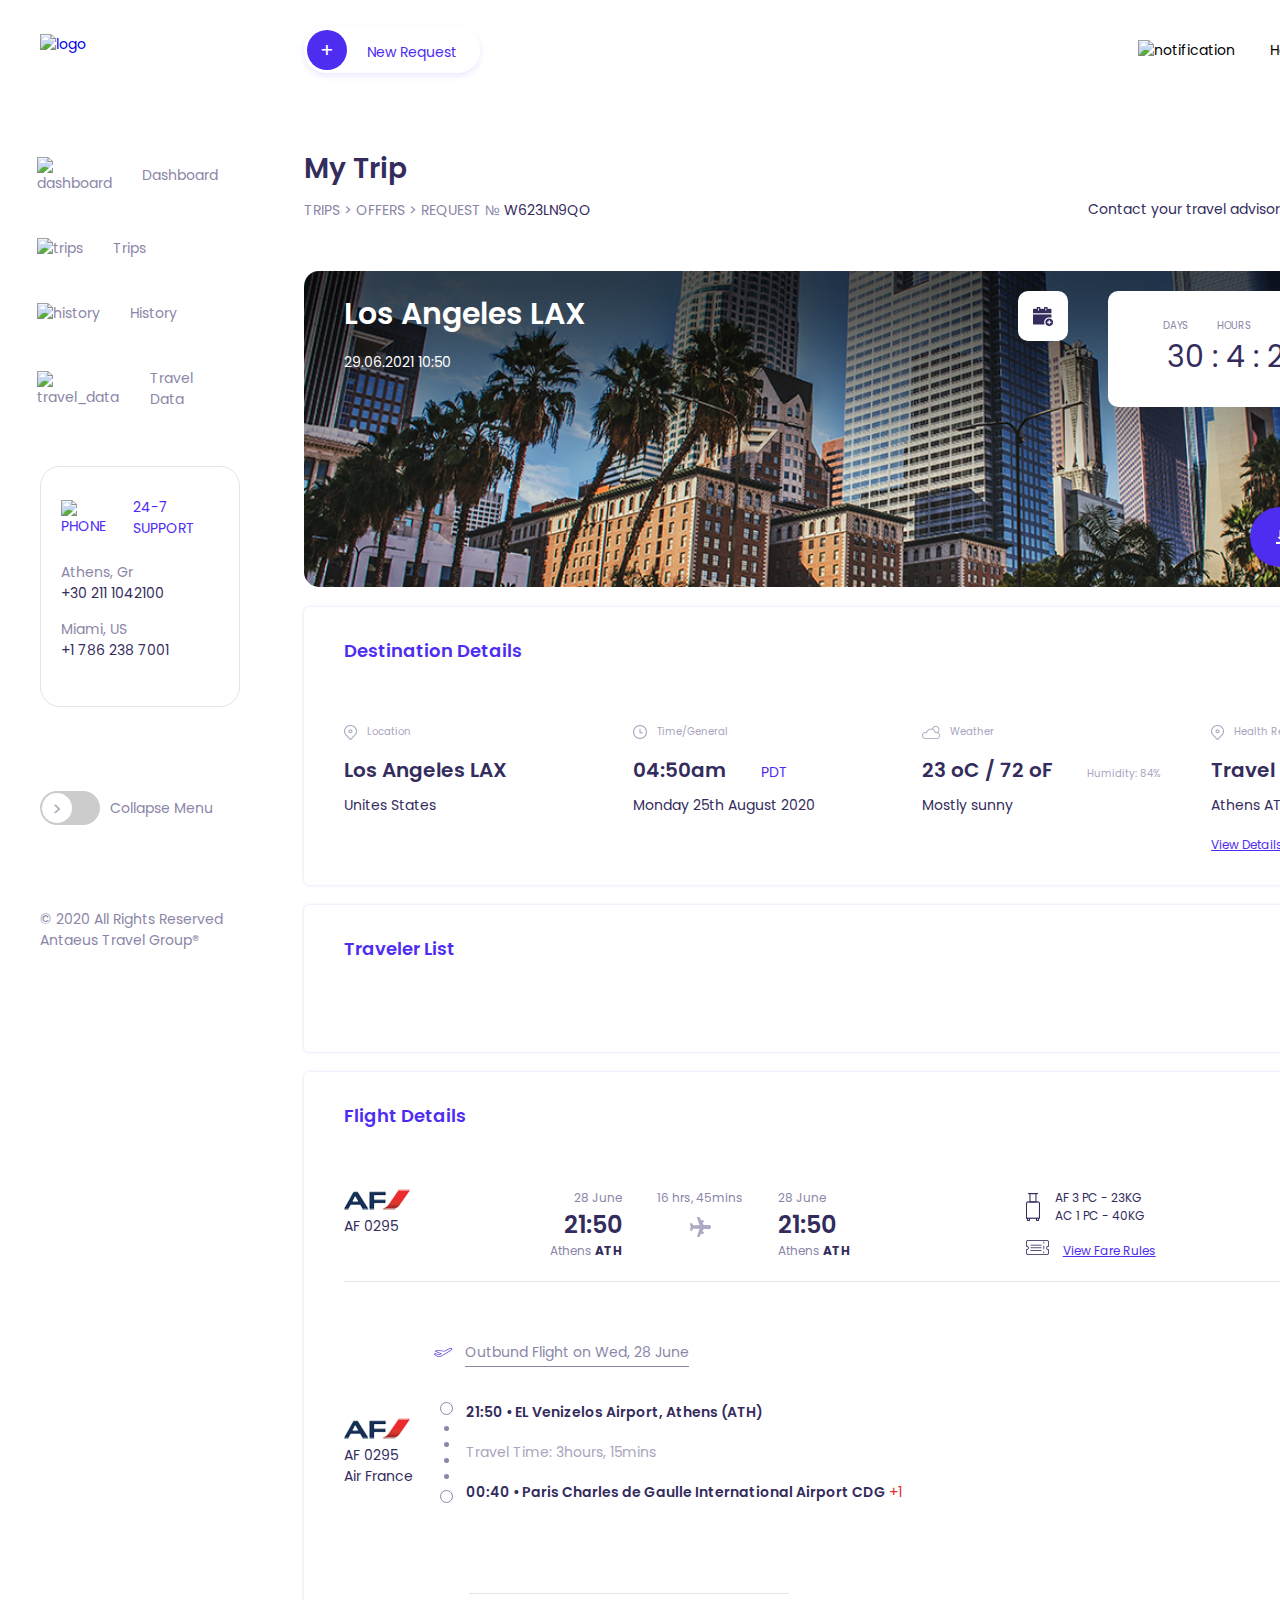
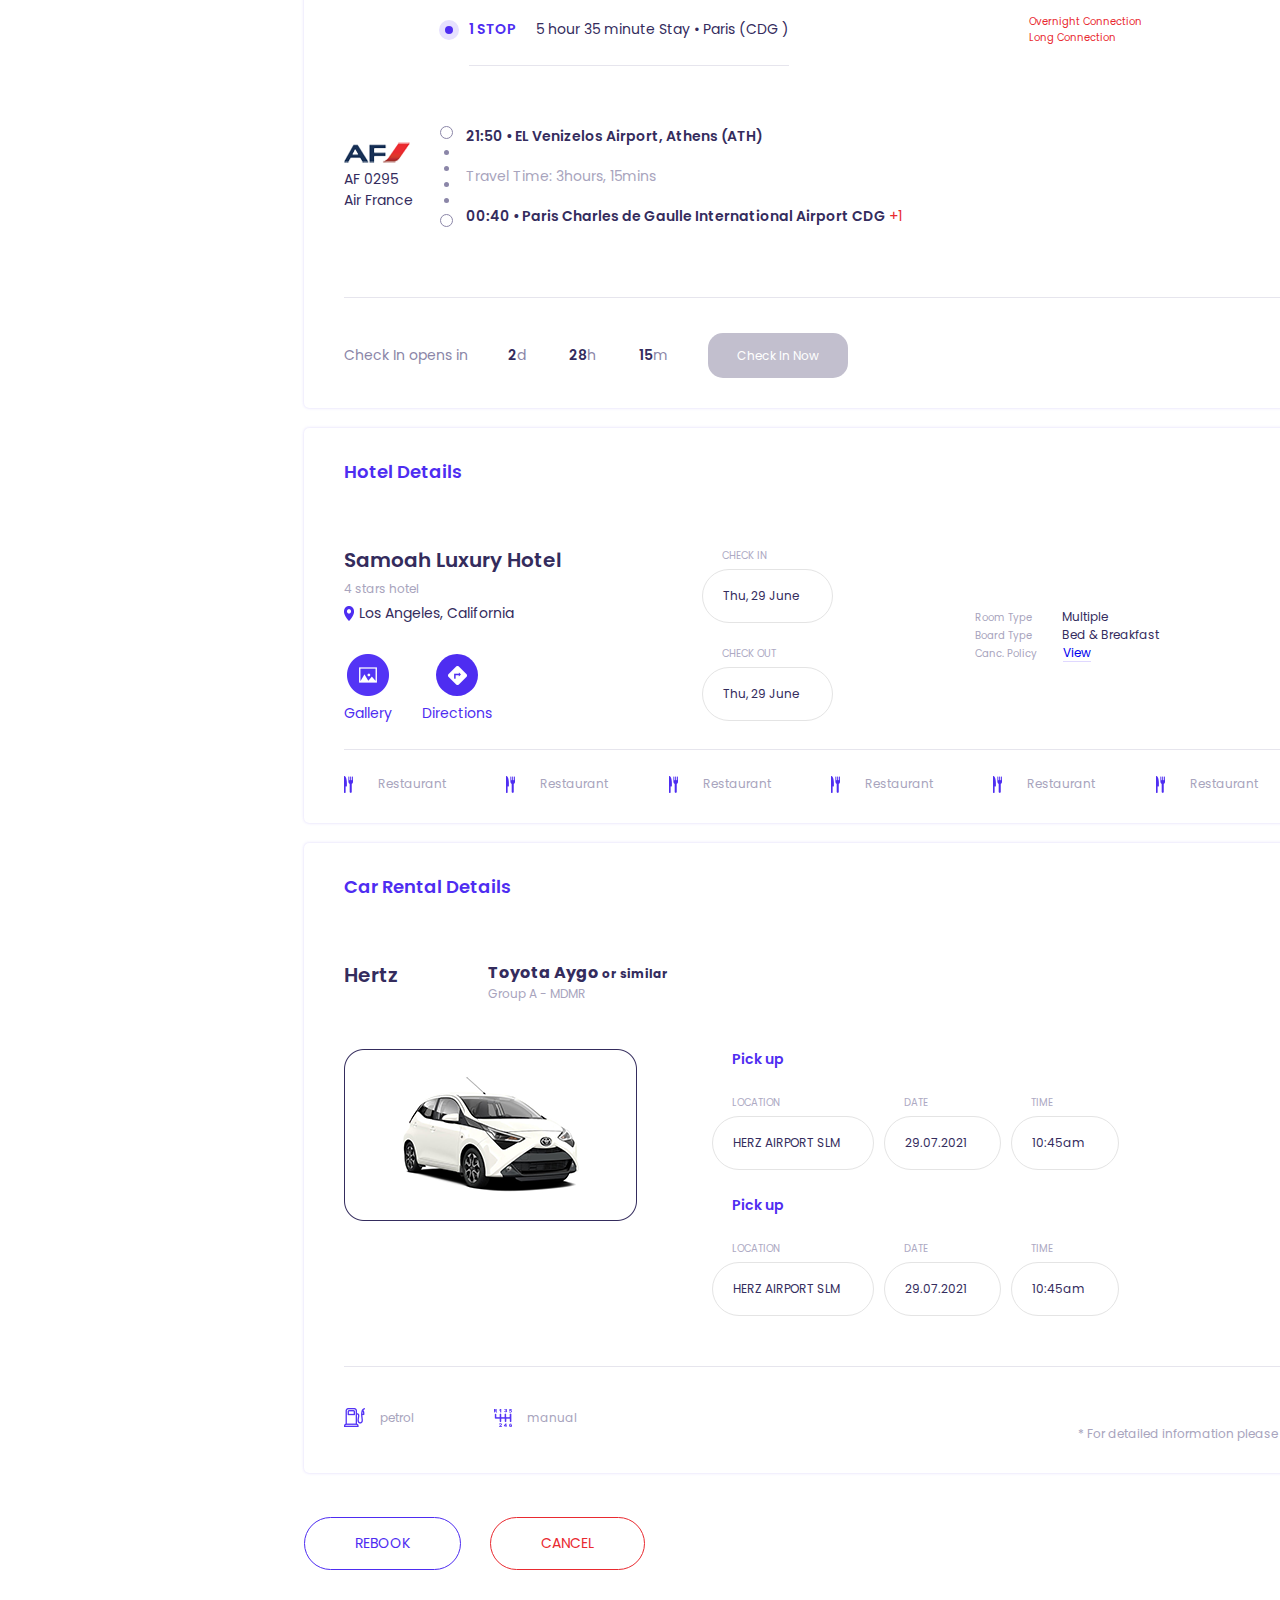
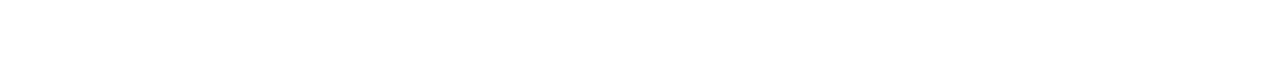
==== commit df6ece40: "update" ====
--- a/final.html
+++ b/final.html
@@ -14,8 +14,8 @@
 <body>
 
     <div class="scene">
-        <div class="scene_menu">
-            <div class="scene_logo">
+        <div class="scene_menu" id="menu">
+            <div class="scene_logo closed">
                 <a href="#"><img src="./assets/icons/logo.png" alt="logo"></a>
             </div>
             <nav class="scene_nav">
@@ -23,31 +23,31 @@
                     <li class="scene_changed">
                         <a href="#">
                             <img src="./assets/icons/dashboard.png" alt="dashboard">
-                            Dashboard
+                            <span class="closed">Dashboard</span>
                         </a>
                     </li>
                     <li class="scene_changed">
                         <a href="#">
                             <img src="./assets/icons/trips.png" alt="trips">
-                            Trips
+                            <span class="closed">Trips</span>
                         </a>
                     </li>
                     <li class="scene_changed">
                         <a href="#">
                             <img src="./assets/icons/history.png" alt="history">
-                            History
+                            <span class="closed">History</span>
                         </a>
                     </li>
                     <li class="scene_changed">
                         <a href="#">
                             <img src="./assets/icons/travel_data.png" alt="travel_data">
-                            Travel Data
+                            <span class="closed">Travel Data</span>
                         </a>
                     </li>
                 </ul>
             </nav>
 
-            <div class="scene_call">
+            <div class="scene_call closed">
                 <div class="scene_contacts">
                     <h3>
                         <img src="./assets/icons/phone.png" alt="phone">
@@ -69,13 +69,13 @@
 
             <div class="scene_collapse">
                 <label class="scene_switch">
-                    <input type="checkbox">
-                    <span class="scene_slider round"></span>
+                    <input type="checkbox" id="checkbox">
+                    <span class="scene_slider round" id="slider"></span>
                 </label>
-                <p>Collapse Menu</p>
+                <p class="closed">Collapse Menu</p>
             </div>
 
-            <p class="scene_copyright">
+            <p class="scene_copyright closed">
                 © 2020 All Rights Reserved Antaeus Travel Group®
             </p>
         </div>
@@ -140,11 +140,11 @@
                     </div>
 
                     <div class="trip_detail">
-                        <h2 class="accordion">
+                        <h2 style="display: inline-block;">
                             Destination Details
-                            <button><img src="./assets/icons/arrow_blue.png" alt="arrow_blue"></button>
                         </h2>
-                        <div class="detail_block" style="display: none;">
+                        <button class="accordion" style="float: right;"><img src="./assets/icons/arrow_blue.png" alt="arrow_blue"></button>
+                        <div class="detail_block" style="display: grid;">
                             <div class="detail_item">
                                 <p class="detail_title">
                                     <img src="./assets/icons/location.png" alt="location">
@@ -188,10 +188,10 @@
                     </div>
 
                     <div class="trip_list">
-                        <h2 class="accordion">
+                        <h2 style="display: inline-block;">
                             Traveler List
-                            <button><img src="./assets/icons/arrow_blue.png" alt="arrow_blue"></button>
                         </h2>
+                        <button class="accordion" style="float: right;"><img src="./assets/icons/arrow_blue.png" alt="arrow_blue"></button>
 
                         <div class="list_grid" style="display: none;">
                                                                          
@@ -259,12 +259,12 @@
                     </div>
 
                     <div class="trip_flight">
-                        <h2 class="accordion">
+                        <h2 style="display: inline-block;">
                             Flight Details
-                            <button><img src="./assets/icons/arrow_blue.png" alt="arrow_blue"></button>
                         </h2>
-
-                        <div style="display: none;">
+                        <button class="accordion" style="float: right;"><img src="./assets/icons/arrow_blue.png" alt="arrow_blue"></button>
+
+                        <div style="display: grid;">
                             <div class="flight_topline">
                                 <div class="topline_logo">
                                     <img src="./assets/icons/air1.png" alt="air1">
@@ -299,8 +299,8 @@
                                         <a href="#">View Fare Rules</a>
                                     </div>
                                 </div>
-                                <div class="topline_price">
-                                    <h3>€250.80</h3>
+                                <div class="topline_price" style="transform: translateY(-10px);">
+                                    <h3 style="font-weight: normal;">€250.80</h3>
                                     <p>Marine economy</p>
                                 </div>
                             </div>
@@ -372,12 +372,12 @@
                     </div>
 
                     <div class="trip_flight" style="margin-bottom: 20px;">
-                        <h2 class="accordion">
+                        <h2 style="display: inline-block;">
                             Hotel Details
-                            <button><img src="./assets/icons/arrow_blue.png" alt="arrow_blue"></button>
                         </h2>
+                        <button class="accordion" style="float: right;"><img src="./assets/icons/arrow_blue.png" alt="arrow_blue"></button>
                         
-                        <div style="display: none;">
+                        <div style="display: grid;">
                             <div class="hotel_block">
                                 <div class="hotel_item">
                                     <h3 class="hotel_heading">Samoah Luxury Hotel</h3>
@@ -450,12 +450,12 @@
                     </div>
 
                     <div class="trip_flight" style="margin-bottom: 20px;">
-                        <h2 class="accordion">
+                        <h2 style="display: inline-block;">
                             Car Rental Details
-                            <button><img src="./assets/icons/arrow_blue.png" alt="arrow_blue"></button>
                         </h2>
-
-                        <div style="display: none;">
+                        <button class="accordion" style="float: right;"><img src="./assets/icons/arrow_blue.png" alt="arrow_blue"></button>
+
+                        <div style="display: grid;">
                             <div class="car_title">
                                 <div>
                                     <h3 class="title_heading">Hertz</h3>
--- a/styles/style.css
+++ b/styles/style.css
@@ -91,11 +91,16 @@
 }
 
 .main_block {
-    padding: 63px 41px;
+    padding: 30px 41px 41px 41px;
     border-radius: 10px;
     background-color: rgb(255, 255, 255);
     box-shadow: 0px 0px 5px 0px rgba(172, 158, 245, 0.23);
     margin-bottom: 20px;
+    transition: all .3s;
+}
+
+.main_block:hover {
+    box-shadow: 0px 0px 10px 5px rgba(172, 158, 245, 0.23);
 }
 
 .main_topline {
@@ -138,6 +143,11 @@
     border-radius: 30px;
     color: #fff;
     background: #4e2df1;
+    transition: all .3s;
+}
+
+.main_button:hover {
+    background: #4729db;
 }
 
 .main_search > input {
@@ -251,6 +261,11 @@
     border-radius: 20px;
     border: 1px solid #e4e4e4;
     margin-left: 15px;
+    transition: all .3s;
+}
+
+.main_amount > a:hover {
+    background: #e4e4e4;
 }
 
 .main_pagination {
@@ -289,6 +304,18 @@
     padding: 34px 40px 80px 40px;
 }
 
+/* .scene_menu.active {
+    transform: translateX(50%);
+} */
+
+.scene_menu.active .closed {
+    display: none;
+}
+
+.scene_menu.active .scene_nav {
+    margin-top: 150px;
+}
+
 .scene_list > a {
     display: inline-flex;
     align-items: center;
@@ -306,6 +333,11 @@
     margin-right: 30px;
 }
 
+.scene_menu.active .scene_list > a > img {
+    margin-right: 0;
+    margin-left: 20px;
+}
+
 .scene_changed {
     padding-left: 15px;
 }
@@ -326,6 +358,15 @@
 
 .scene_changed > a > img {
     margin-right: 30px;
+}
+
+.scene_menu.active .scene_changed > a {
+    display: block;
+    text-align: center;
+}
+
+.scene_menu.active .scene_changed > a > img {
+    margin-right: 0;
 }
 
 .scene_call {
@@ -340,7 +381,7 @@
 
 .scene_contacts > h3 {
     display: flex;
-    align-items: flex-start;
+    align-items: center;
     color: #4e2df1;
     font-size: 16px;
     text-transform: uppercase;
@@ -349,7 +390,7 @@
 
 .scene_contacts > h3 > img {
     margin-right: 20px;
-    transform: translateY(7px);
+    /* transform: translateY(7px); */
 }
 
 .scene_number {
@@ -464,6 +505,11 @@
     border-radius: 5px;
     box-shadow: 0px 0px 3px 0px rgba(172, 158, 245, 0.43);
     margin-bottom: 50px;
+    transition: all .3s;
+}
+
+.inner_info:hover {
+    box-shadow: 0px 0px 10px 5px rgba(172, 158, 245, 0.23);
 }
 
 .inner_info > h3 {
@@ -530,7 +576,13 @@
     padding: 20px 30px;
     border: 1px solid #4e2df1; 
     border-radius: 50px;
-    color: #4e2df1;   
+    color: #4e2df1;
+    transition: all .3s;
+}
+
+.export_buttons > button:hover {
+    background: #4e2df1;
+    color: #fff;
 }
 
 .export_buttons > button:first-child {
@@ -545,6 +597,11 @@
     padding: 30px 40px;
     border-radius: 5px;
     box-shadow: 0px 0px 3px 0px rgba(172, 158, 245, 0.43);
+    transition: all .3s;
+}
+
+.inner_expense1:hover {
+    box-shadow: 0px 0px 10px 5px rgba(172, 158, 245, 0.23);
 }
 
 .expense_heading {
@@ -669,6 +726,11 @@
     border-radius: 5px;
     box-shadow: 0px 0px 3px 0px rgba(172, 158, 245, 0.43);
     margin: 20px 0;
+    transition: all .3s;
+}
+
+.inner_add:hover {
+    box-shadow: 0px 0px 10px 5px rgba(172, 158, 245, 0.23);
 }
 
 .inner_add > span {
@@ -702,6 +764,12 @@
     border: 1px solid #e92a30; 
     border-radius: 50px;
     color: #e92a30;
+    transition: all .3s;
+}
+
+.buttons_closed:hover {
+    background: #e92a30;
+    color: #fff;
 }
 
 .buttons_submit {
@@ -711,6 +779,11 @@
     background: #4e2df1;
     border-radius: 50px;
     color: #fff;
+    transition: all .3s;
+}
+
+.buttons_submit:hover {
+    background: #4729db;
 }
 
 .trip_heading > h2 {
@@ -829,6 +902,11 @@
     display: inline-flex;
     justify-content: center;
     align-items: center;
+    transition: all .3s;
+}
+
+.img_button:hover {
+    background: #4729db;
 }
 
 .img_button > img {
@@ -840,6 +918,11 @@
     border-radius: 5px;
     box-shadow: 0px 0px 3px 0px rgba(172, 158, 245, 0.43);
     margin-bottom: 20px;
+    transition: all .3s;
+}
+
+.trip_detail:hover {
+    box-shadow: 0px 0px 10px 5px rgba(172, 158, 245, 0.23);
 }
 
 .trip_detail > h2 {
@@ -892,6 +975,11 @@
     border-radius: 5px;
     box-shadow: 0px 0px 3px 0px rgba(172, 158, 245, 0.43);
     margin-bottom: 20px;
+    transition: all .3s;
+}
+
+.trip_list:hover {
+    box-shadow: 0px 0px 10px 5px rgba(172, 158, 245, 0.23);
 }
 
 .trip_list > h2 {
@@ -931,6 +1019,11 @@
     border-radius: 5px;
     box-shadow: 0px 0px 3px 0px rgba(172, 158, 245, 0.43);
     margin-bottom: 20px;
+    transition: all .3s;
+}
+
+.trip_flight:hover {
+    box-shadow: 0px 0px 10px 5px rgba(172, 158, 245, 0.23);
 }
 
 .trip_flight > h2 {
@@ -987,13 +1080,13 @@
 .crit_weight {
     display: flex;
     align-items: center;
+    margin-bottom: 15px;
 }
 
 .crit_weight > p {
     display: flex;
     flex-direction: column;
     margin-left: 15px;
-    margin-bottom: 15px;
 }
 
 .crit_weight > p > span {
@@ -1017,9 +1110,10 @@
 }
 
 .topline_price > p {
+    display: inline-block;
+    margin-top: 5px;
+    color: #a8a4bd;
     text-transform: uppercase;
-    font-size: 10px;
-    color: #8b86a8;
 }
 
 .flight_item {
@@ -1096,7 +1190,6 @@
 
 .flight_stop {
     display: flex;
-    justify-content: space-between;
     align-items: center;
     margin-bottom: 60px;
     padding-left: 125px;
@@ -1133,6 +1226,7 @@
 .flight_warning {
     color: #e92a30;
     font-size: 10px;
+    margin-left: 240px;
 }
 
 .flight_item.bb {
@@ -1427,6 +1521,12 @@
     border-radius: 40px;
     color: #4e2df1;
     margin-right: 25px;
+    transition: all .3s;
+}
+
+.buttons_rebook:hover {
+    background: #4e2df1;
+    color: #fff;
 }
 
 .buttons_cancel {
@@ -1436,4 +1536,40 @@
     border: 1px solid #e92a30; 
     border-radius: 50px;
     color: #e92a30;
+    transition: all .3s;
+}
+
+.buttons_cancel:hover {
+    background: #e92a30;
+    color: #fff;
+}
+
+.checkbox {
+    display: inline-flex;
+    position: relative;
+}
+
+.checkbox > span {
+    color: #34495E;
+    padding: 0.5rem 0.25rem;
+}
+
+.checkbox > input {
+    height: 15px;
+    width: 15px;
+    -webkit-appearance: none;
+    -moz-appearance: none;
+    -o-appearance: none;
+    appearance: none;
+    border: 1px solid #4729db;
+    border-radius: 50%;
+    outline: none;
+    transition-duration: 0.3s;
+    background-color: #fff;
+    cursor: pointer;
+}
+
+.checkbox > input:checked {
+    border: 1px solid #4729db;
+    background-color: #4729db;
 }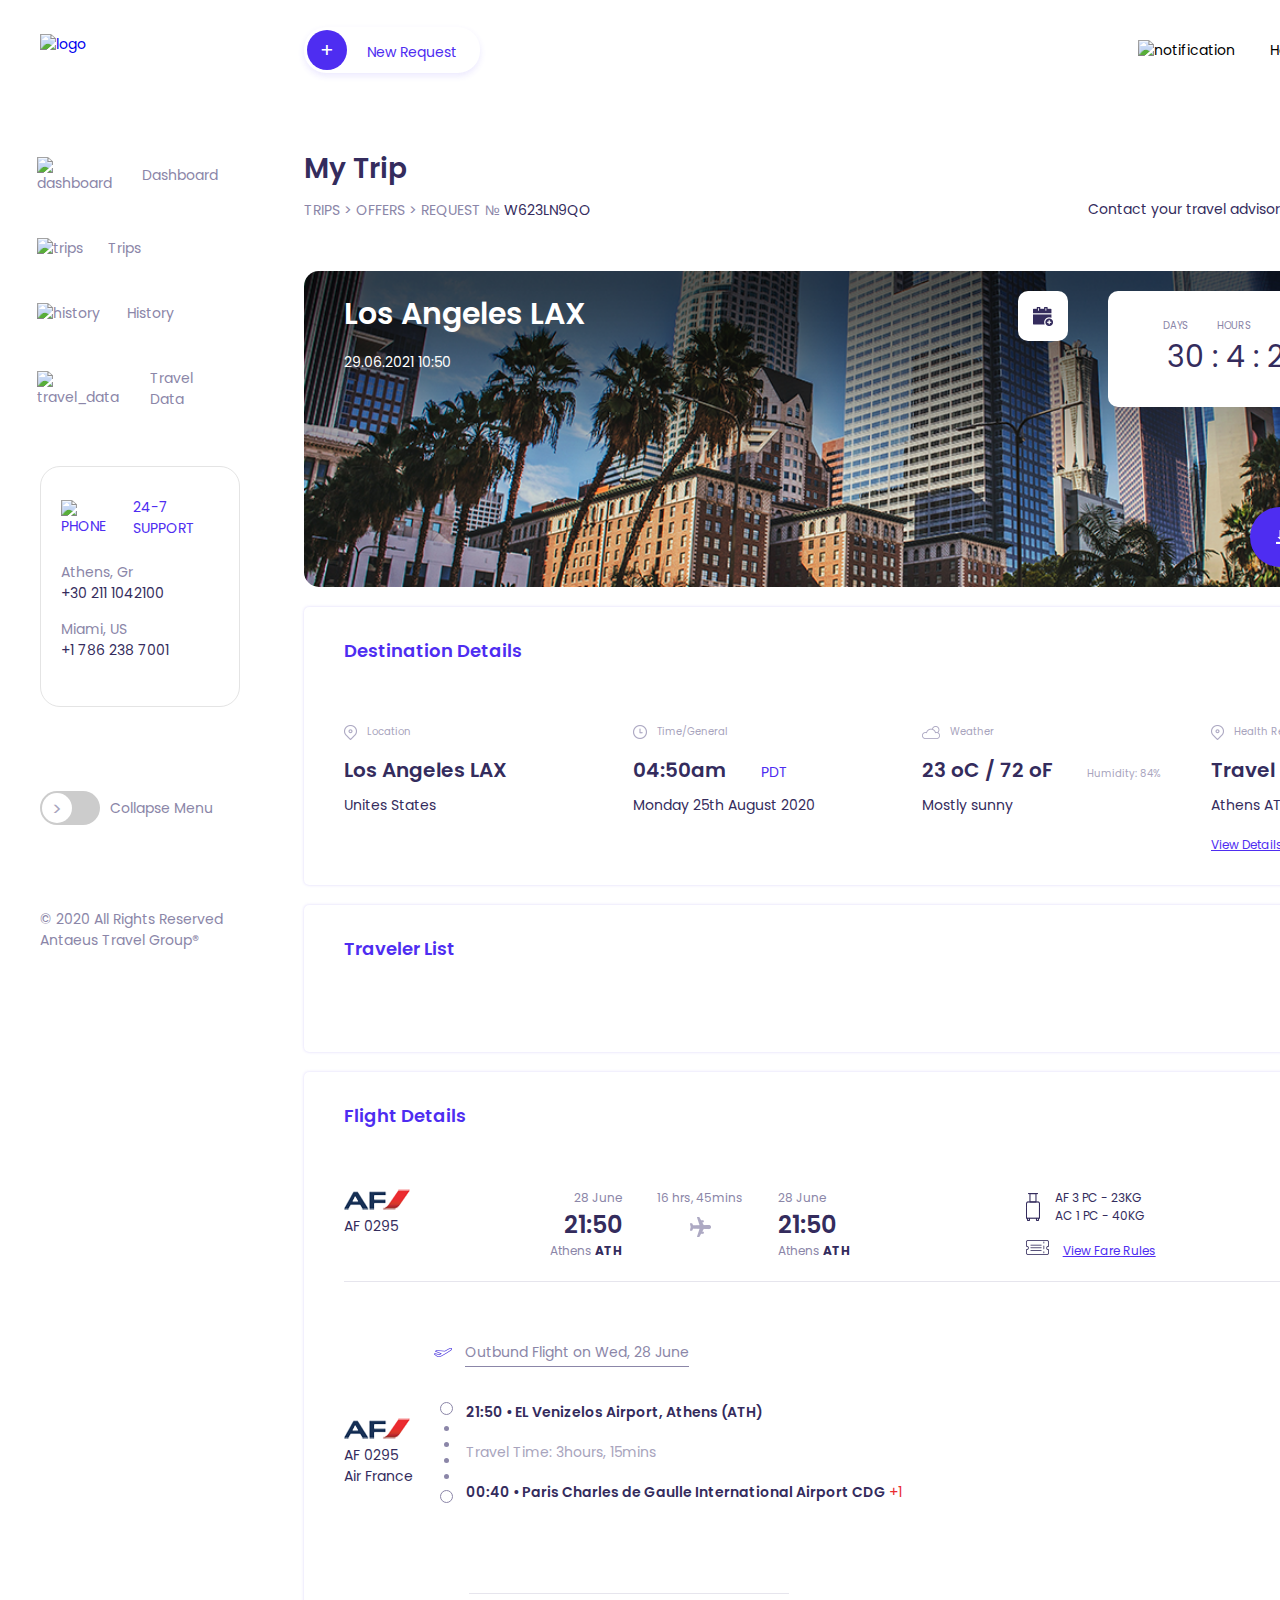
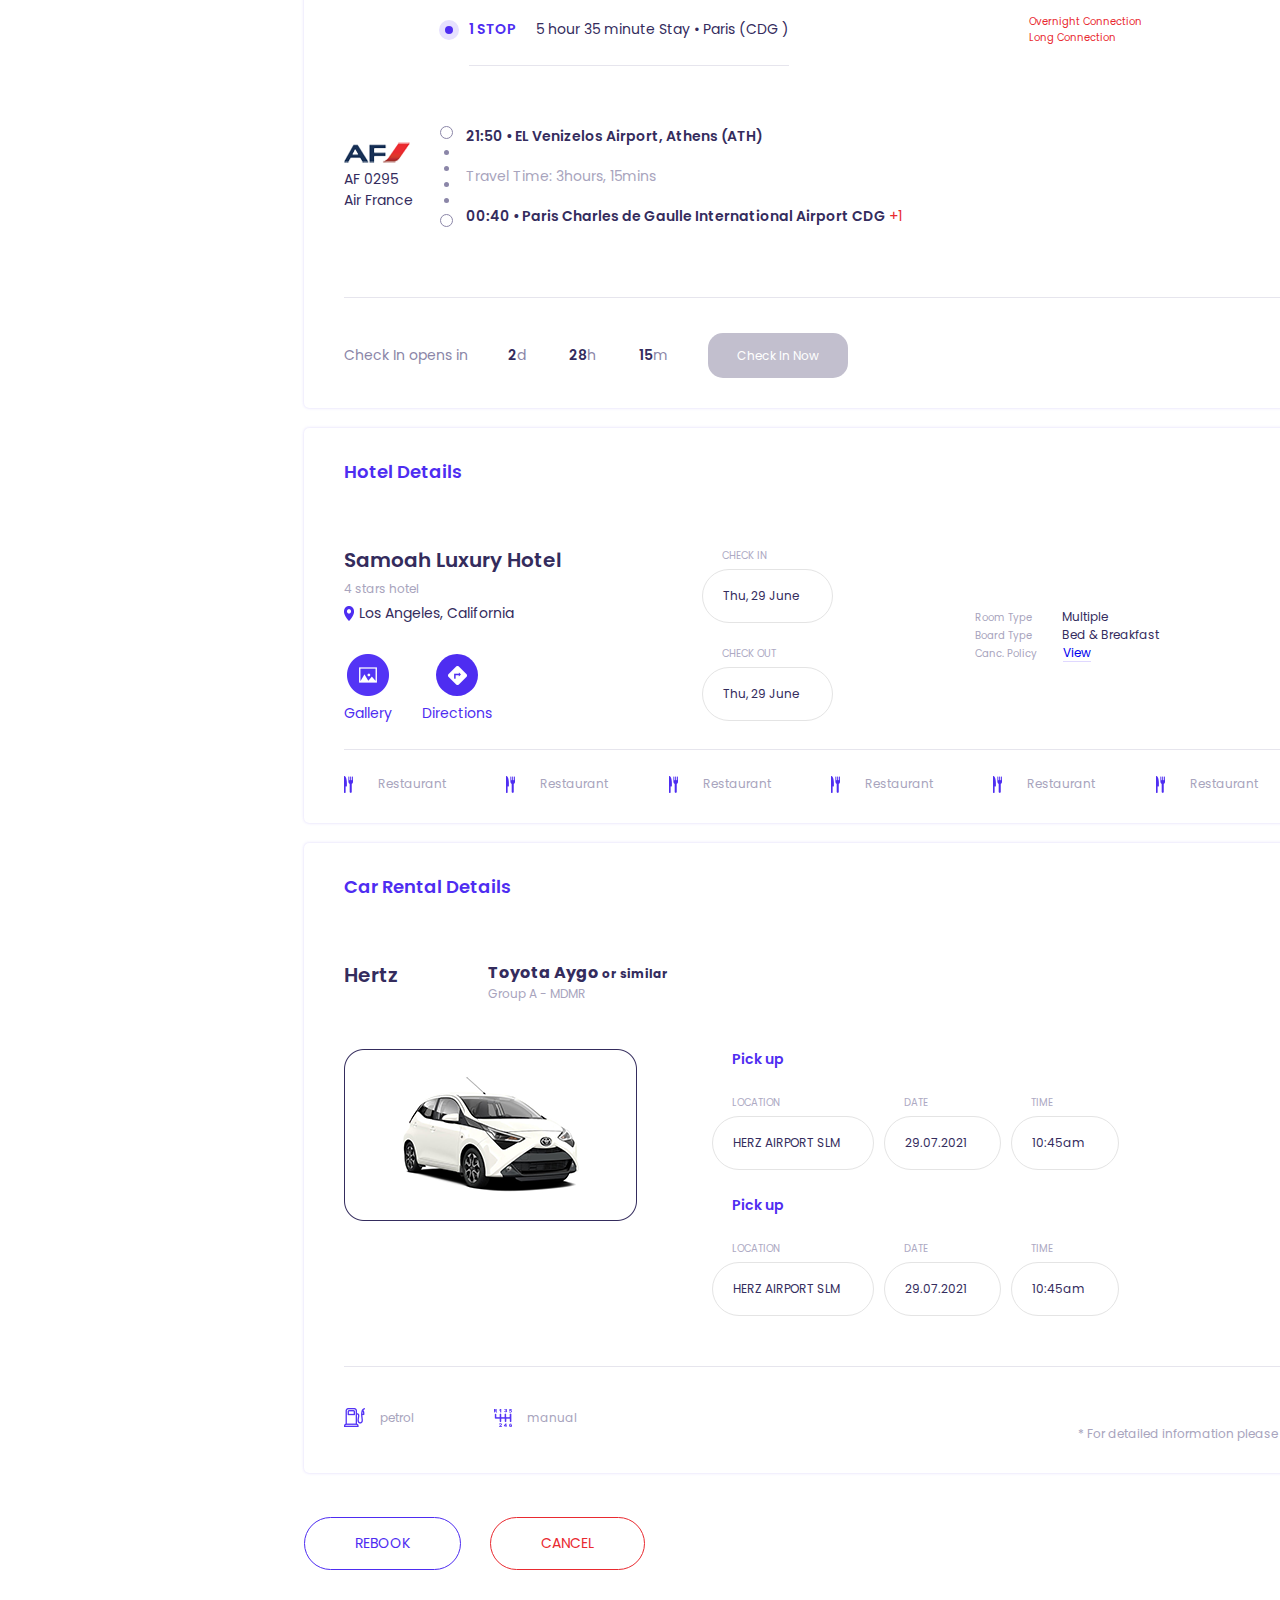
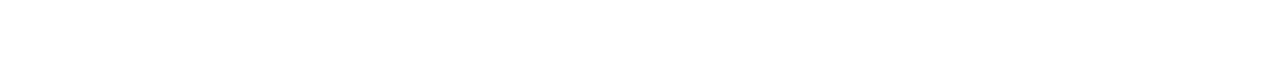
==== commit c07dedf8: "final" ====
--- a/final.html
+++ b/final.html
@@ -28,13 +28,13 @@
                     </li>
                     <li class="scene_changed">
                         <a href="#">
-                            <img src="./assets/icons/trips.png" alt="trips">
+                            <img style="margin-right: 25px;" src="./assets/icons/trips.png" alt="trips">
                             <span class="closed">Trips</span>
                         </a>
                     </li>
                     <li class="scene_changed">
                         <a href="#">
-                            <img src="./assets/icons/history.png" alt="history">
+                            <img style="margin-right: 27px;" src="./assets/icons/history.png" alt="history">
                             <span class="closed">History</span>
                         </a>
                     </li>
@@ -48,19 +48,19 @@
             </nav>
 
             <div class="scene_call closed">
-                <div class="scene_contacts">
+                <div class="scene_contacts closed">
                     <h3>
                         <img src="./assets/icons/phone.png" alt="phone">
-                        <div class="scene_label">
+                        <div class="scene_label closed">
                             <span>24-7</span>
                             <span>support</span>
                         </div>
                     </h3>
-                    <div class="scene_number">
+                    <div class="scene_number closed">
                         <p>Athens, Gr</p>
                         <a href="tel:+302111042100">+30 211 1042100</a>
                     </div>
-                    <div class="scene_number">
+                    <div class="scene_number closed">
                         <p>Miami, US</p>
                         <a href="tel:+17862387001">+1 786 238 7001</a>
                     </div>
@@ -80,7 +80,7 @@
             </p>
         </div>
 
-        <div class="scene_item">
+        <div class="scene_item" id="main">
             <header class="header">
                 <div class="container">
                     <div class="header_block">
@@ -548,7 +548,7 @@
     </div>
     </div>
 
-    <script src="./script.js"></script>
+    <script src="./final.js"></script>
 </body>
 
 </html>--- a/styles/style.css
+++ b/styles/style.css
@@ -168,6 +168,10 @@
     color: #8b86a8;
 }
 
+.main_title > h3:last-child {
+    margin-left: 40px;
+}
+
 .main_title > h3 > span {
     margin-left: 10px;
 }
@@ -190,6 +194,7 @@
 
 .main_amount {
     display: flex;
+    justify-content: flex-end;
 }
 
 .main_budget {
@@ -232,13 +237,13 @@
     color: #8b86a8;
 }
 
-.main_amount > button {
-    display: flex;
-    align-items: center;
-    color: #4e2df1;
-}
-
-.main_amount > button > span {
+.main_amount > a:nth-child(2) {
+    display: flex;
+    align-items: center;
+    color: #4e2df1;
+}
+
+.main_amount > a:nth-child(2) > span {
     display: inline-grid;
     place-items: center;
     border-radius: 50%;
@@ -256,7 +261,7 @@
     margin-left: 15px;
 } */
 
-.main_amount > a {
+.main_amount > a:last-child {
     padding: 10px 20px;
     border-radius: 20px;
     border: 1px solid #e4e4e4;
@@ -264,7 +269,7 @@
     transition: all .3s;
 }
 
-.main_amount > a:hover {
+.main_amount > a:last-child:hover {
     background: #e4e4e4;
 }
 
@@ -290,6 +295,11 @@
     padding: 10px 15px;
     border-radius: 5px;
     box-shadow: 0px 0px 3px 0px rgba(172, 158, 245, 0.43);
+    transition: all .3s;
+}
+
+.main_pages > button:hover {
+    box-shadow: 0px 0px 10px 5px rgba(172, 158, 245, 0.23);
 }
 
 .main_next > img {
@@ -298,6 +308,10 @@
 
 .scene {
     display: flex;
+}
+
+.scene_item.active {
+    width: 100%;
 }
 
 .scene_logo {
@@ -322,6 +336,7 @@
     width: 100%;
     padding: 15px 0;
     padding-left: 40px;
+    color: #8b86a8;
 }
 
 .scene_list > a:hover {
@@ -371,12 +386,22 @@
 
 .scene_call {
     padding: 34px 0px 50px 40px;
+}
+
+.scene_menu.active .scene_call.closed {
+    display: block;
+    padding: 30px 40px;
 }
 
 .scene_contacts {
     padding: 30px 20px;
     border-radius: 20px;
     border: 1px solid #e4e4e4;
+}
+
+.scene_menu.active .scene_contacts.closed {
+    display: block;
+    border: none;
 }
 
 .scene_contacts > h3 {
@@ -1572,4 +1597,99 @@
 .checkbox > input:checked {
     border: 1px solid #4729db;
     background-color: #4729db;
+}
+
+.modal_request {
+    display: none;
+    position: fixed;
+    top: 0;
+    left: 0;
+    width: 100%;
+    height: 100vh;
+    z-index: 5;
+}
+
+.overlay {
+    background-color: rgba(255, 255, 255, .9);
+    position: fixed;
+    top: 0;
+    left: 0;
+    width: 100%;
+    height: 100%;
+    z-index: -1;
+}
+
+.request_main {
+    width: 665px;
+    padding: 40px;
+    border-radius: 10px;
+    background-color: rgb(255, 255, 255);
+    box-shadow: 0px 0px 5px 0px rgba(172, 158, 245, 0.23);
+}
+
+.main_item.fixed {
+    grid-template-columns: repeat(4, 1fr);
+}
+
+.main_title.fixed {
+    grid-template-columns: repeat(4, 1fr);
+}
+
+.modal_request.active {
+    display: grid;
+    place-items: center;
+}
+
+.request_title {
+    display: flex;
+    justify-content: space-between;
+    margin-bottom: 50px;
+}
+
+.request_title > p {
+    display: flex;
+    flex-direction: column;
+    font-size: 20px;
+}
+
+.request_title > p > span {
+    color: #c2bfce;
+}
+
+.request_title > p > span > span {
+    color: #4729db;
+}
+
+.request_form {
+    display: flex;
+    align-items: center;
+    margin-bottom: 40px;
+}
+
+.request_form > input {
+    width: 60%;
+    padding: 16px 25px;
+    border-radius: 10px;
+    text-transform: uppercase;
+    border: 1px solid #e4e4e4;
+}
+
+.request_form > p {
+    width: 10%;
+    text-transform: uppercase;
+    color: #c2bfce;
+    text-align: center;
+}
+
+.request_form > button {
+    width: 30%;
+    padding: 17px 0;
+    border-radius: 10px;
+    background: #4729db;
+    color: #fff;
+}
+
+.main_title > h3 {
+    font-weight: normal;
+    font-size: 12px;
 }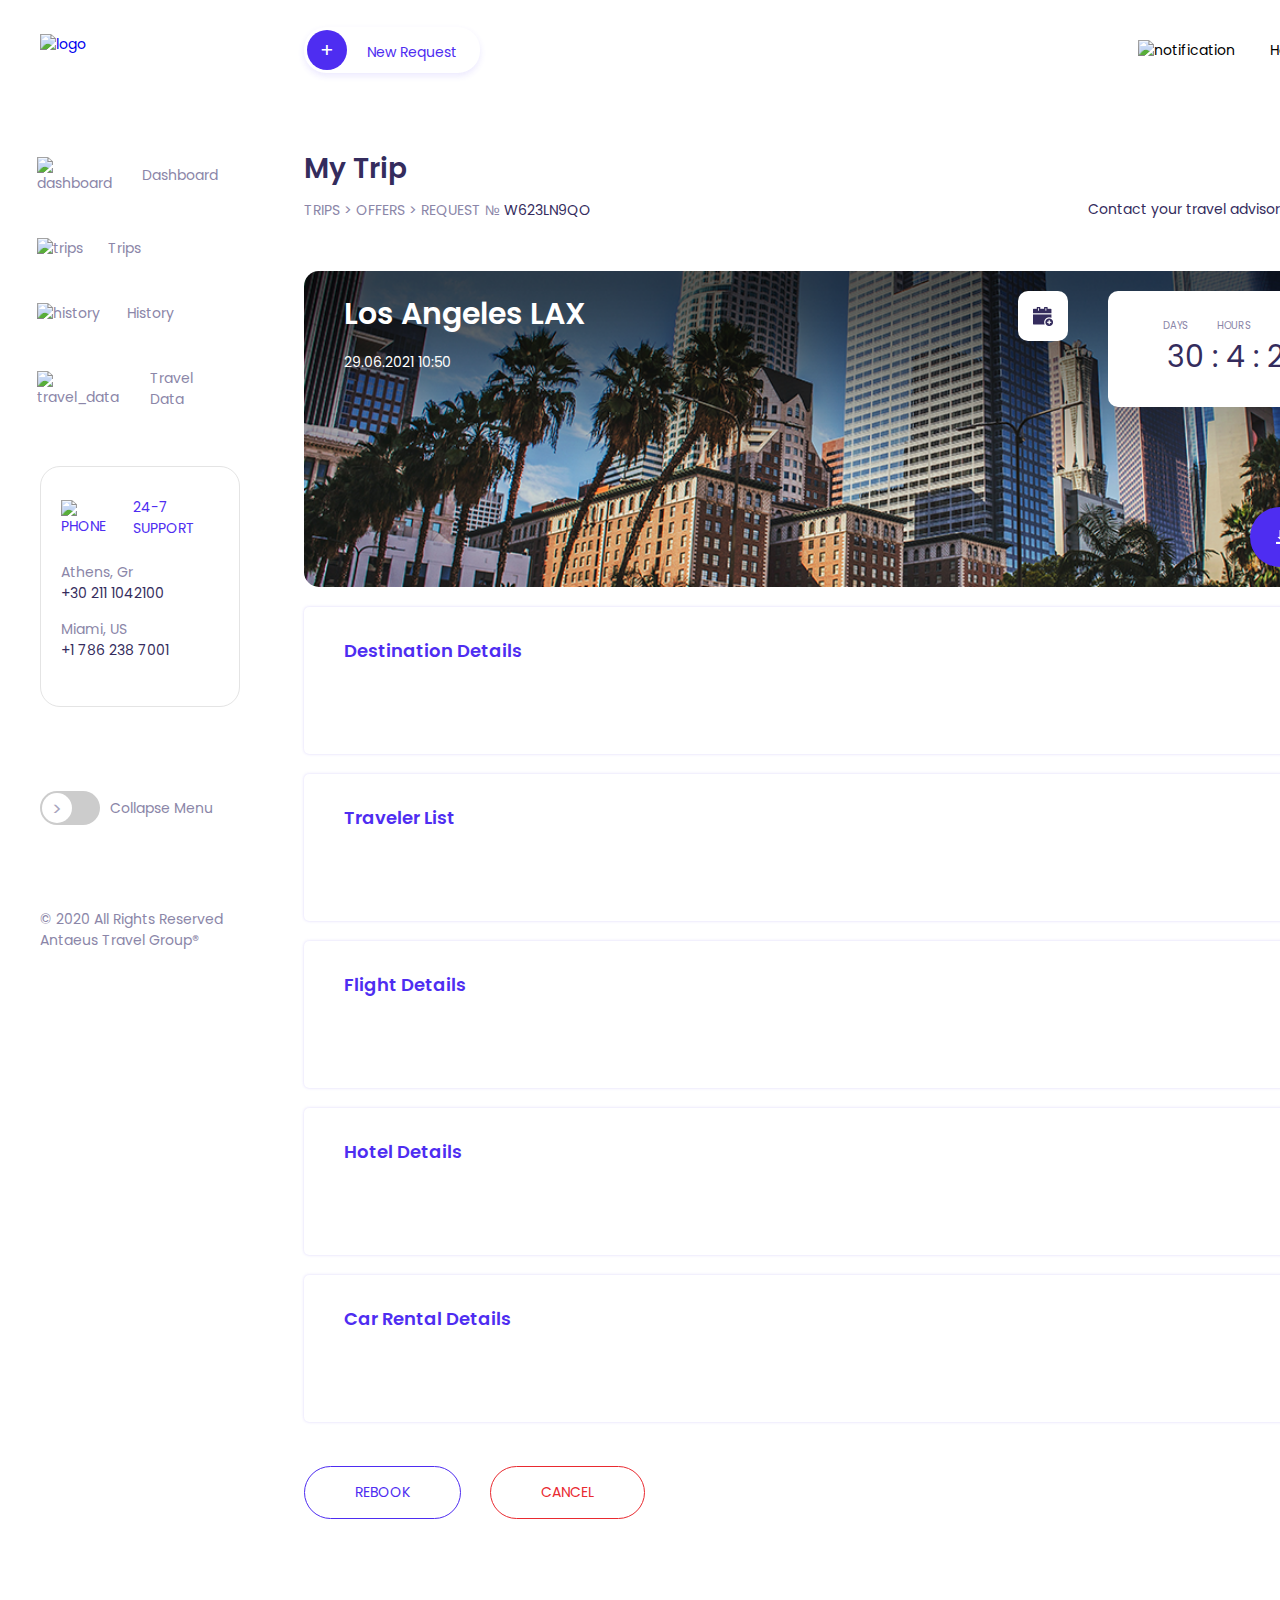
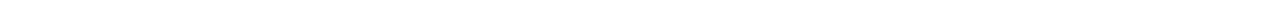
==== commit 180214d8: "final" ====
--- a/final.html
+++ b/final.html
@@ -5,6 +5,7 @@
     <meta charset="UTF-8">
     <meta http-equiv="X-UA-Compatible" content="IE=edge">
     <meta name="viewport" content="width=device-width, initial-scale=1.0">
+    <link href="https://fonts.googleapis.com/icon?family=Material+Icons" rel="stylesheet">
     <link rel="stylesheet" href="./styles/reset.css">
     <link rel="stylesheet" href="./styles/style.css">
     <link rel="stylesheet" href="./styles/media.css">
@@ -132,7 +133,7 @@
                             </div>
                         </div>
                         <div style="text-align: right;">
-                            <button class="img_button">
+                            <button class="img_button open_modal">
                                 <img src="./assets/icons/download.png" alt="download">
                                 TRAVEL DOCS
                             </button>
@@ -143,8 +144,9 @@
                         <h2 style="display: inline-block;">
                             Destination Details
                         </h2>
-                        <button class="accordion" style="float: right;"><img src="./assets/icons/arrow_blue.png" alt="arrow_blue"></button>
-                        <div class="detail_block" style="display: grid;">
+                        <button class="accordion" style="float: right;"><img src="./assets/icons/arrow_blue.png"
+                                alt="arrow_blue"></button>
+                        <div class="detail_block list_grid">
                             <div class="detail_item">
                                 <p class="detail_title">
                                     <img src="./assets/icons/location.png" alt="location">
@@ -191,10 +193,11 @@
                         <h2 style="display: inline-block;">
                             Traveler List
                         </h2>
-                        <button class="accordion" style="float: right;"><img src="./assets/icons/arrow_blue.png" alt="arrow_blue"></button>
-
-                        <div class="list_grid" style="display: none;">
-                                                                         
+                        <button class="accordion" style="float: right;"><img src="./assets/icons/arrow_blue.png"
+                                alt="arrow_blue"></button>
+
+                        <div class="list_grid">
+
                             <div class="list_title">
                                 <h3>Surname</h3>
                                 <h3>First Name</h3>
@@ -262,9 +265,10 @@
                         <h2 style="display: inline-block;">
                             Flight Details
                         </h2>
-                        <button class="accordion" style="float: right;"><img src="./assets/icons/arrow_blue.png" alt="arrow_blue"></button>
-
-                        <div style="display: grid;">
+                        <button class="accordion" style="float: right;"><img src="./assets/icons/arrow_blue.png"
+                                alt="arrow_blue"></button>
+
+                        <div class="list_grid">
                             <div class="flight_topline">
                                 <div class="topline_logo">
                                     <img src="./assets/icons/air1.png" alt="air1">
@@ -304,11 +308,11 @@
                                     <p>Marine economy</p>
                                 </div>
                             </div>
-    
+
                             <div class="flight_main">
                                 <h3>
                                     <img src="./assets/icons/plane2.png" alt="plane2">
-                                    <span>Outbund Flight  on  Wed, 28 June</span>
+                                    <span>Outbund Flight on Wed, 28 June</span>
                                 </h3>
                                 <div class="flight_item" style="margin-bottom: 90px;">
                                     <div class="flight_title">
@@ -327,15 +331,18 @@
                                                 <span class="dots_start"></span>
                                             </div>
                                             <div class="time_info">
-                                                <h3>21:50  •  EL Venizelos Airport, Athens (ATH)</h3>
-                                                <p>Travel Time:  3hours, 15mins</p>
-                                                <h3>00:40  •  Paris Charles de Gaulle International Airport CDG <span>+1</span></h3>
+                                                <h3>21:50 • EL Venizelos Airport, Athens (ATH)</h3>
+                                                <p>Travel Time: 3hours, 15mins</p>
+                                                <h3>00:40 • Paris Charles de Gaulle International Airport CDG
+                                                    <span>+1</span>
+                                                </h3>
                                             </div>
                                         </div>
                                     </div>
                                 </div>
                                 <div class="flight_stop">
-                                    <h3><span></span> 1 STOP <p>5 hour 35 minute   Stay   •   Paris (CDG )</p></h3>
+                                    <h3><span></span> 1 STOP <p>5 hour 35 minute Stay • Paris (CDG )</p>
+                                    </h3>
                                     <p class="flight_warning">Overnight Connection <br> Long Connection</p>
                                 </div>
                                 <div class="flight_item bb">
@@ -355,9 +362,11 @@
                                                 <span class="dots_start"></span>
                                             </div>
                                             <div class="time_info">
-                                                <h3>21:50  •  EL Venizelos Airport, Athens (ATH)</h3>
-                                                <p>Travel Time:  3hours, 15mins</p>
-                                                <h3>00:40  •  Paris Charles de Gaulle International Airport CDG <span>+1</span></h3>
+                                                <h3>21:50 • EL Venizelos Airport, Athens (ATH)</h3>
+                                                <p>Travel Time: 3hours, 15mins</p>
+                                                <h3>00:40 • Paris Charles de Gaulle International Airport CDG
+                                                    <span>+1</span>
+                                                </h3>
                                             </div>
                                         </div>
                                     </div>
@@ -375,9 +384,10 @@
                         <h2 style="display: inline-block;">
                             Hotel Details
                         </h2>
-                        <button class="accordion" style="float: right;"><img src="./assets/icons/arrow_blue.png" alt="arrow_blue"></button>
-                        
-                        <div style="display: grid;">
+                        <button class="accordion" style="float: right;"><img src="./assets/icons/arrow_blue.png"
+                                alt="arrow_blue"></button>
+
+                        <div class="list_grid">
                             <div class="hotel_block">
                                 <div class="hotel_item">
                                     <h3 class="hotel_heading">Samoah Luxury Hotel</h3>
@@ -388,7 +398,8 @@
                                     </p>
                                     <div class="hotel_buttons">
                                         <p style="margin-right: 30px;">
-                                            <button style="background: transparent;"><img src="./assets/icons/gallery.png" alt="gallery"></button>
+                                            <button style="background: transparent;"><img
+                                                    src="./assets/icons/gallery.png" alt="gallery"></button>
                                             Gallery
                                         </p>
                                         <p>
@@ -453,9 +464,10 @@
                         <h2 style="display: inline-block;">
                             Car Rental Details
                         </h2>
-                        <button class="accordion" style="float: right;"><img src="./assets/icons/arrow_blue.png" alt="arrow_blue"></button>
-
-                        <div style="display: grid;">
+                        <button class="accordion" style="float: right;"><img src="./assets/icons/arrow_blue.png"
+                                alt="arrow_blue"></button>
+
+                        <div class="list_grid">
                             <div class="car_title">
                                 <div>
                                     <h3 class="title_heading">Hertz</h3>
@@ -509,7 +521,7 @@
                                     </div>
                                 </div>
                             </div>
-    
+
                             <div class="car_extra">
                                 <div class="extra_item">
                                     <p style="margin-right: 80px;">
@@ -545,6 +557,61 @@
                 </div>
             </div>
         </div>
+        <div class="modal_request" id="modal">
+            <div class="request_main">
+                <h3 class="request_title">
+                    <p>
+                        Selected Fare
+                    </p>
+                    <button class="request_cancel close_modal">
+                        <span class="material-icons">close</span>
+                    </button>
+                </h3>
+                <div class="modal_body">
+                    <div class="modal_main">
+                        <h3>
+                            Economy Flex
+                            <img src="./assets/icons/checked.png" alt="checked">
+                        </h3>
+                        <p>
+                            €1,450.80
+                            <span>PER PERSON</span>
+                        </p>
+                        <ul>
+                            <li>
+                                <img src="./assets/icons/cancel.png" alt="cancel">
+                                Partly Refundable
+                            </li>
+                            <li>
+                                <img src="./assets/icons/tick.png" alt="tick">
+                                Cancelation fee: USD 200
+                            </li>
+                            <li>
+                                <img src="./assets/icons/tick.png" alt="tick">
+                                Change fee: USD 50
+                            </li>
+                            <li>
+                                <img src="./assets/icons/tick.png" alt="tick">
+                                Standard seat
+                            </li>
+                        </ul>
+                        <div class="modal_lug">
+                            <p>
+                                <img src="./assets/icons/luggage.png" alt="luggage">
+                                <img src="./assets/icons/luggage.png" alt="luggage">
+                                <img src="./assets/icons/luggage.png" alt="luggage">
+                                AF - 3 PC / 23kg each
+                            </p>
+                            <p>
+                                <img src="./assets/icons/luggage.png" alt="luggage">
+                                AC - 1 PC / 40kg each
+                            </p>
+                        </div>
+                    </div>
+                </div>
+            </div>
+            <div class="overlay" id="overlay"></div>
+        </div>
     </div>
     </div>
 
--- a/styles/style.css
+++ b/styles/style.css
@@ -381,7 +381,7 @@
 }
 
 .scene_menu.active .scene_changed > a > img {
-    margin-right: 0;
+    margin-right: 0 !important;
 }
 
 .scene_call {
@@ -1023,6 +1023,12 @@
     margin-bottom: 40px;
 }
 
+.list_grid {
+    max-height: 0;
+    overflow: hidden; 
+    transition: max-height 0.5s ease-out;
+}
+
 .list_title > h3 {
     font-weight: normal;
     color: #8b86a8;
@@ -1692,4 +1698,60 @@
 .main_title > h3 {
     font-weight: normal;
     font-size: 12px;
+}
+
+.modal_body {
+    padding: 0 100px 50px 100px;
+}
+
+.modal_main {
+    border: #e4e4e4 1px solid;
+    padding: 50px;
+    border-radius: 10px;
+}
+
+.modal_main > h3 {
+    display: flex;
+    justify-content: space-between;
+    align-items: center;
+    font-size: 18px;
+    margin-bottom: 40px;
+}
+
+.modal_main > p {
+    font-size: 30px;
+    color: #4e2df1;
+    margin-bottom: 40px;
+}
+
+.modal_main > p > span {
+    font-size: 10px;
+    color: #ada9c3;
+}
+
+.modal_main > ul {
+    margin-bottom: 20px;
+    padding-bottom: 40px;
+    border-bottom: #e5e5e5 1px solid;
+}
+
+.modal_main > ul > li {
+    margin-bottom: 7px;
+}
+
+.modal_main > ul > li > img {
+    margin-right: 7px;
+}
+
+.modal_lug > p {
+    display: flex;
+    align-items: center;
+}
+
+.modal_lug > p:first-child {
+    margin-bottom: 10px;
+}
+
+.modal_lug > p > img {
+    margin-right: 10px;
 }